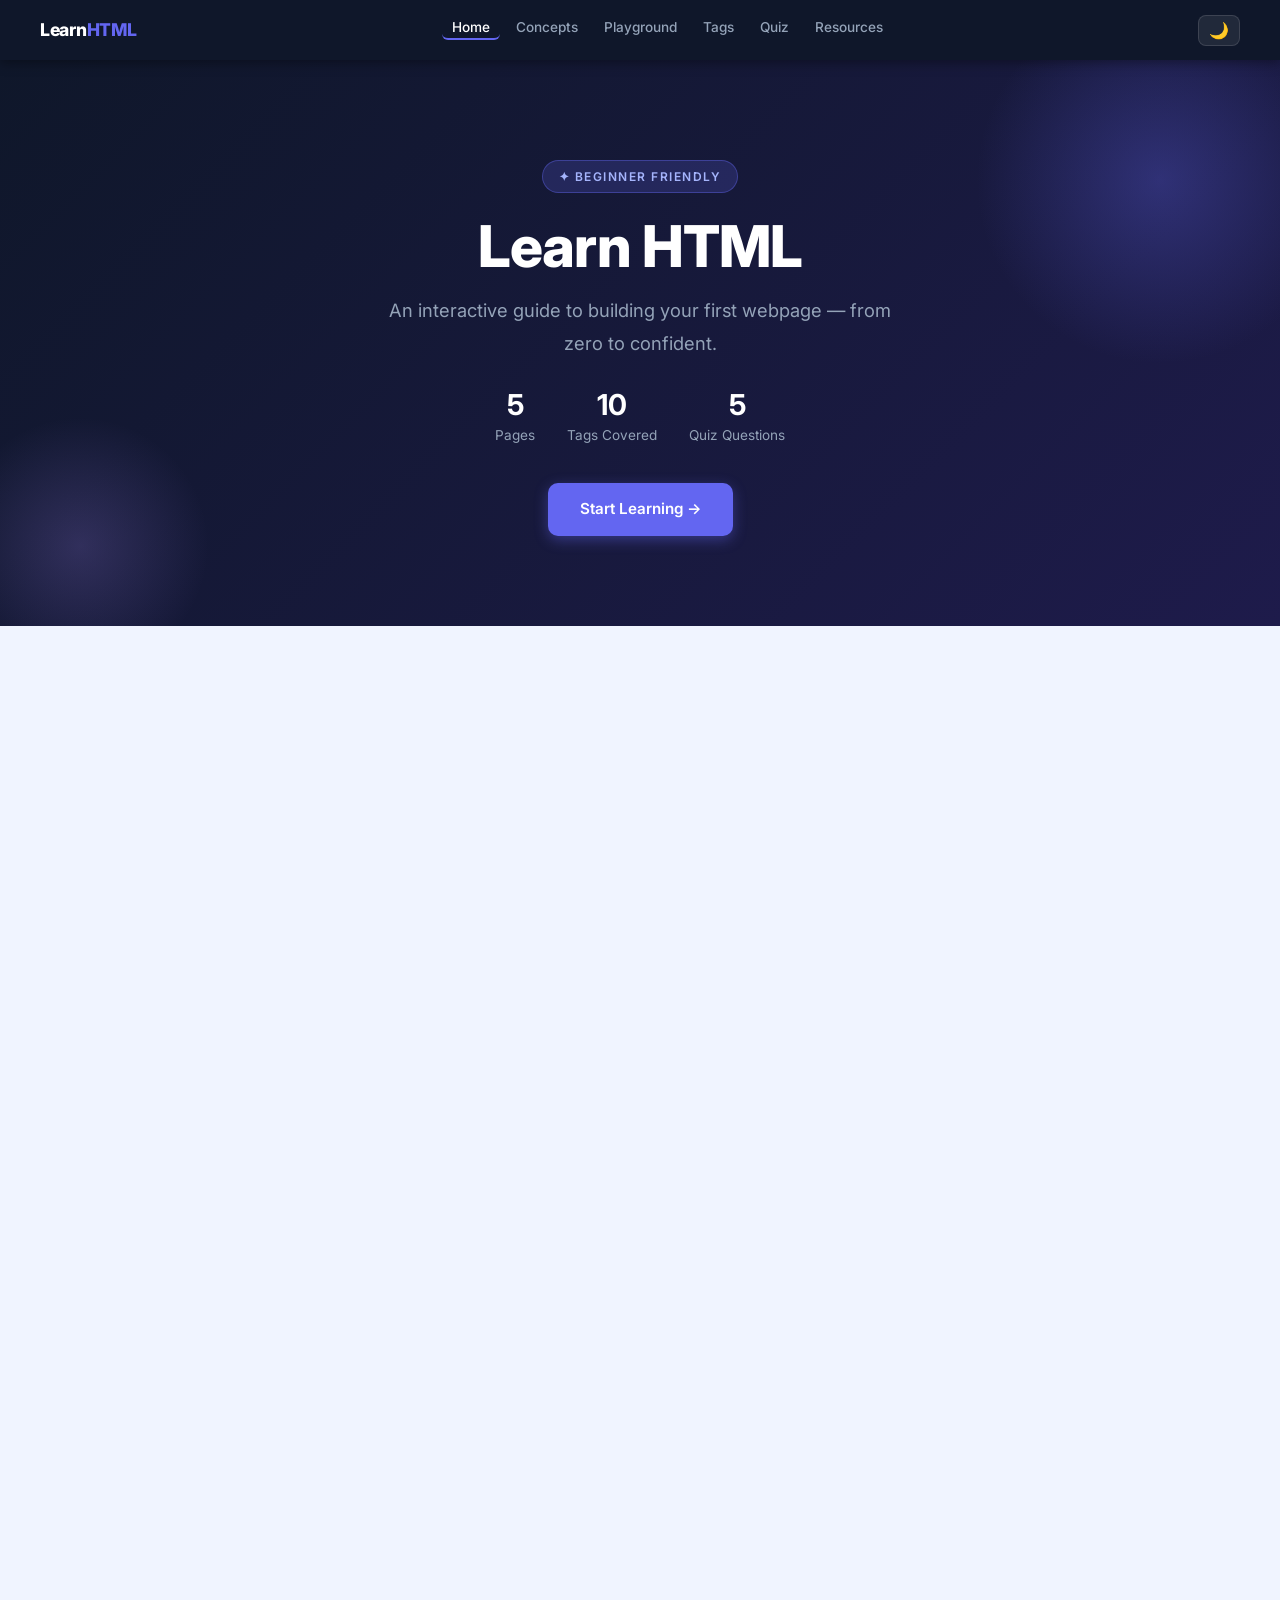
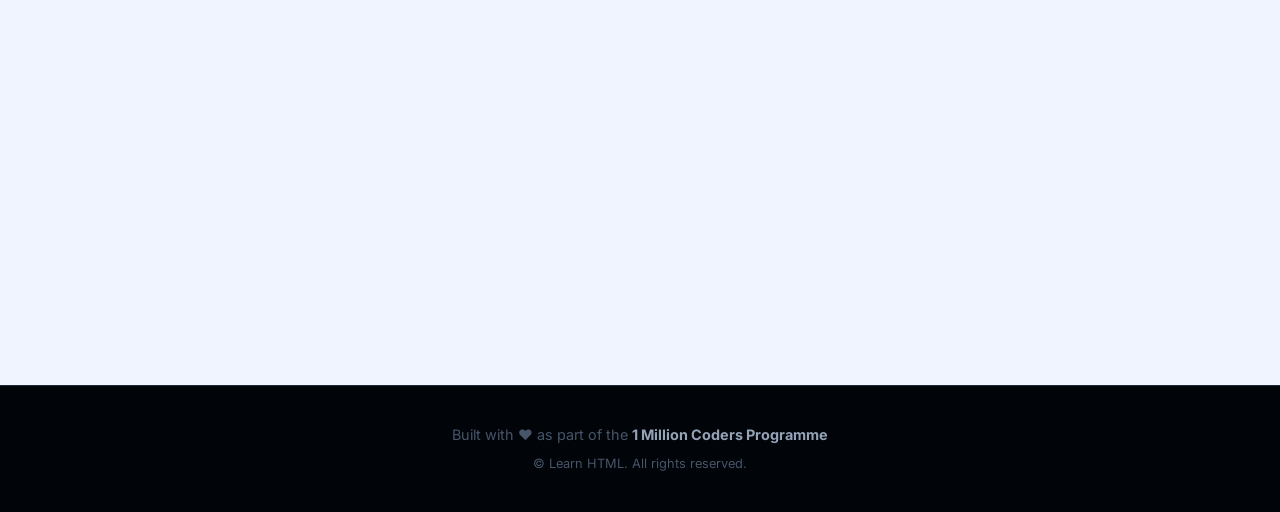
==== index.html @ 0a9b5814 "feat: split into multi-page website (index, concepts, playground, tags, quiz, resources)" ====
﻿<!DOCTYPE html>
<html lang="en">
<head>
    <meta charset="UTF-8" />
    <meta name="viewport" content="width=device-width, initial-scale=1.0" />
    <meta name="description" content="Learn HTML interactively — a beginner-friendly guide covering core concepts, a live playground, tag reference, quiz, and resources." />
    <title>Learn HTML — Home</title>
    <link rel="stylesheet" href="style.css" />
</head>
<body>

    <nav>
        <a href="index.html" class="nav-brand">Learn<span>HTML</span></a>
        <ul>
            <li><a href="index.html" class="active">Home</a></li>
            <li><a href="concepts.html">Concepts</a></li>
            <li><a href="playground.html">Playground</a></li>
            <li><a href="tags.html">Tags</a></li>
            <li><a href="quiz.html">Quiz</a></li>
            <li><a href="resources.html">Resources</a></li>
        </ul>
        <button id="darkToggle" aria-label="Toggle dark mode">🌙</button>
    </nav>
    <div id="progressBar"></div>

    <header>
        <div class="badge">✦ Beginner Friendly</div>
        <h1>Learn HTML</h1>
        <p>An interactive guide to building your first webpage — from zero to confident.</p>
        <div class="header-stats">
            <div class="stat"><span>5</span> Pages</div>
            <div class="stat"><span>10</span> Tags Covered</div>
            <div class="stat"><span>5</span> Quiz Questions</div>
        </div>
        <a href="concepts.html" class="hero-btn">Start Learning →</a>
    </header>

    <main>

        <!-- What is HTML -->
        <section id="about" class="fade-in">
            <h2>What is HTML?</h2>
            <p>
                <strong>HTML</strong> stands for <em>HyperText Markup Language</em>.
                It is the standard language used to create and structure content on the web.
                Every website you visit is built on HTML.
            </p>
            <img src="images/1.jpg" alt="HTML illustration" />

            <h3>How does a browser read HTML?</h3>
            <div class="accordion">
                <div class="accordion-item">
                    <button class="accordion-btn">1. Downloads the HTML file</button>
                    <div class="accordion-body">
                        <p>When you visit a URL, the browser sends a request to a server and receives an HTML file in return.</p>
                    </div>
                </div>
                <div class="accordion-item">
                    <button class="accordion-btn">2. Parses the tags</button>
                    <div class="accordion-body">
                        <p>The browser reads through the HTML top to bottom, recognising opening and closing tags and building a tree structure called the <strong>DOM</strong> (Document Object Model).</p>
                    </div>
                </div>
                <div class="accordion-item">
                    <button class="accordion-btn">3. Renders the page</button>
                    <div class="accordion-body">
                        <p>Using the DOM tree, the browser calculates layout and paints pixels on your screen — producing the visual page you see.</p>
                    </div>
                </div>
            </div>
        </section>

        <!-- Site Navigation Cards -->
        <section class="fade-in">
            <h2>Explore the Guide</h2>
            <p>Each section is its own dedicated page — pick where you want to start.</p>
            <div class="nav-cards">
                <a href="concepts.html" class="nav-card">
                    <div class="nc-icon">📖</div>
                    <strong>Concepts</strong>
                    <p>Elements, attributes, page structure, and headings — explained with interactive tabs and code examples.</p>
                    <span class="nc-link">Explore →</span>
                </a>
                <a href="playground.html" class="nav-card">
                    <div class="nc-icon">🧪</div>
                    <strong>Playground</strong>
                    <p>Type HTML and see it render live in a split-pane editor. No setup required.</p>
                    <span class="nc-link">Try it →</span>
                </a>
                <a href="tags.html" class="nav-card">
                    <div class="nc-icon">🏷️</div>
                    <strong>Tags Reference</strong>
                    <p>A searchable table of the most commonly used HTML tags with examples.</p>
                    <span class="nc-link">Browse →</span>
                </a>
                <a href="quiz.html" class="nav-card">
                    <div class="nc-icon">🧠</div>
                    <strong>Quiz</strong>
                    <p>Test what you have learned with 5 interactive questions and instant scoring.</p>
                    <span class="nc-link">Take Quiz →</span>
                </a>
                <a href="resources.html" class="nav-card">
                    <div class="nc-icon">🔗</div>
                    <strong>Resources</strong>
                    <p>Hand-picked links to the best HTML learning resources on the web.</p>
                    <span class="nc-link">View →</span>
                </a>
            </div>
        </section>

        <!-- Why Learn HTML -->
        <section class="fade-in">
            <h2>Why Learn HTML?</h2>
            <div class="two-col">
                <div>
                    <h3>Benefits</h3>
                    <ul>
                        <li>It is the foundation of every website on the internet.</li>
                        <li>Easy to learn — you can write your first page in minutes.</li>
                        <li>Works alongside CSS (styling) and JavaScript (behaviour).</li>
                        <li>Opens the door to a career in web development.</li>
                    </ul>
                </div>
                <div>
                    <h3>Steps to Get Started</h3>
                    <ol>
                        <li>Learn the basic HTML document structure.</li>
                        <li>Understand common tags and their purpose.</li>
                        <li>Build your first webpage.</li>
                        <li>Style it with CSS.</li>
                        <li>Add interactivity with JavaScript.</li>
                    </ol>
                </div>
            </div>
        </section>

    </main>

    <button id="backToTop" aria-label="Back to top">↑</button>

    <footer>
        <p>Built with ❤️ as part of the <strong>1 Million Coders Programme</strong></p>
        <p class="footer-sub">&copy; <span id="footerYear"></span> Learn HTML. All rights reserved.</p>
    </footer>

    <script src="style.js"></script>
</body>
</html>
---- style.css ----
﻿/* == Google Fonts == */
@import url('https://fonts.googleapis.com/css2?family=Inter:wght@400;500;600;700;800&family=Fira+Code:wght@400;500&display=swap');

/* == CSS Variables (Light Mode) == */
:root {
    --color-bg: #f0f4ff;
    --color-surface: #ffffff;
    --color-primary: #0f172a;
    --color-secondary: #1e293b;
    --color-accent: #6366f1;
    --color-accent-hover: #4f46e5;
    --color-accent-light: rgba(99,102,241,0.1);
    --color-text: #1e293b;
    --color-muted: #64748b;
    --color-border: #e2e8f0;
    --color-code-bg: #f1f5f9;
    --radius: 14px;
    --shadow-sm: 0 1px 4px rgba(0,0,0,0.06);
    --shadow-md: 0 4px 20px rgba(0,0,0,0.07);
    --shadow-lg: 0 12px 40px rgba(0,0,0,0.1);
    --transition: 0.22s ease;
    --nav-bg: #0f172a;
    --header-gradient: linear-gradient(135deg, #0f172a 0%, #1e1b4b 100%);
}

/* == Dark Mode == */
body.dark {
    --color-bg: #0d1117;
    --color-surface: #161b22;
    --color-primary: #e2e8f0;
    --color-secondary: #94a3b8;
    --color-text: #e2e8f0;
    --color-muted: #94a3b8;
    --color-border: #30363d;
    --color-code-bg: #1e2530;
    --shadow-md: 0 4px 20px rgba(0,0,0,0.4);
    --nav-bg: #010409;
    --header-gradient: linear-gradient(135deg, #010409 0%, #0d0f2b 100%);
}

/* == Reset & Base == */
*, *::before, *::after { margin: 0; padding: 0; box-sizing: border-box; }
html { scroll-behavior: smooth; }
body {
    font-family: 'Inter', 'Segoe UI', sans-serif;
    background-color: var(--color-bg);
    color: var(--color-text);
    line-height: 1.75;
    font-size: 16px;
    transition: background-color 0.3s ease, color 0.3s ease;
}

/* == Progress Bar == */
#progressBar {
    position: fixed;
    top: 60px; left: 0;
    height: 3px; width: 0%;
    background: linear-gradient(90deg, var(--color-accent), #a78bfa);
    z-index: 200;
    transition: width 0.1s linear;
}

/* == Navigation == */
nav {
    background-color: var(--nav-bg);
    padding: 0 40px;
    display: flex;
    align-items: center;
    justify-content: space-between;
    height: 60px;
    position: sticky;
    top: 0;
    z-index: 100;
    box-shadow: 0 2px 12px rgba(0,0,0,0.4);
}
.nav-brand { color: #fff; font-size: 1.1rem; font-weight: 800; text-decoration: none; letter-spacing: -0.3px; }
.nav-brand span { color: var(--color-accent); }
nav ul { list-style: none; display: flex; gap: 6px; padding: 0; }
nav ul li a {
    color: #94a3b8;
    font-size: 0.85rem; font-weight: 500;
    text-decoration: none;
    padding: 5px 10px;
    border-radius: 6px;
    transition: color var(--transition), background var(--transition);
}
nav ul li a:hover { color: #fff; background-color: rgba(255,255,255,0.08); text-decoration: none; }
nav ul li a.active { color: #fff; border-bottom: 2px solid var(--color-accent); padding-bottom: 3px; }
#darkToggle {
    background: rgba(255,255,255,0.08);
    border: 1px solid rgba(255,255,255,0.12);
    color: #fff; border-radius: 8px;
    padding: 5px 10px; cursor: pointer; font-size: 1rem;
    transition: background var(--transition);
}
#darkToggle:hover { background: rgba(255,255,255,0.15); }

/* == Header == */
header {
    background: var(--header-gradient);
    color: #fff;
    padding: 100px 40px 90px;
    text-align: center;
    position: relative;
    overflow: hidden;
}
header::before {
    content: ''; position: absolute; top: -80px; right: -80px;
    width: 400px; height: 400px;
    background: radial-gradient(circle, rgba(99,102,241,0.3) 0%, transparent 65%);
    pointer-events: none;
}
header::after {
    content: ''; position: absolute; bottom: -60px; left: -60px;
    width: 280px; height: 280px;
    background: radial-gradient(circle, rgba(167,139,250,0.2) 0%, transparent 65%);
    pointer-events: none;
}
header .badge {
    display: inline-block;
    background: rgba(99,102,241,0.2); color: #a5b4fc;
    border: 1px solid rgba(99,102,241,0.4);
    padding: 5px 16px; border-radius: 999px;
    font-size: 0.75rem; font-weight: 600; letter-spacing: 1.5px;
    text-transform: uppercase; margin-bottom: 22px;
}
header h1 { font-size: 3.6rem; font-weight: 800; letter-spacing: -1px; line-height: 1.1; margin-bottom: 16px; }
header > p { font-size: 1.15rem; color: #94a3b8; max-width: 520px; margin: 0 auto 32px; }
.header-stats { display: flex; justify-content: center; gap: 32px; margin-bottom: 36px; }
.stat { color: #94a3b8; font-size: 0.85rem; }
.stat span { display: block; font-size: 1.8rem; font-weight: 700; color: #fff; line-height: 1; margin-bottom: 4px; }
.hero-btn {
    display: inline-block;
    background: var(--color-accent); color: #fff;
    padding: 13px 32px; border-radius: 10px;
    font-weight: 600; font-size: 0.95rem;
    text-decoration: none;
    transition: background var(--transition), transform var(--transition);
    box-shadow: 0 4px 14px rgba(99,102,241,0.4);
}
.hero-btn:hover { background: var(--color-accent-hover); transform: translateY(-2px); text-decoration: none; color: #fff; }

/* == Main == */
main { max-width: 960px; margin: 50px auto 60px; padding: 0 24px; display: flex; flex-direction: column; gap: 28px; }

/* == Sections == */
section {
    background-color: var(--color-surface);
    border-radius: var(--radius);
    padding: 38px;
    box-shadow: var(--shadow-md);
    border: 1px solid var(--color-border);
    transition: box-shadow var(--transition);
}
section:hover { box-shadow: var(--shadow-lg); }
section h2 {
    font-size: 1.5rem; font-weight: 700;
    color: var(--color-text);
    margin-bottom: 16px;
    display: flex; align-items: center; gap: 12px;
}
section h2::before {
    content: ''; display: inline-block;
    width: 4px; height: 24px;
    background: linear-gradient(180deg, var(--color-accent), #a78bfa);
    border-radius: 4px; flex-shrink: 0;
}
section h3 { font-size: 0.8rem; font-weight: 700; color: var(--color-muted); margin: 24px 0 10px; text-transform: uppercase; letter-spacing: 1px; }
section p { color: var(--color-muted); margin-bottom: 12px; }

/* == Image == */
img { display: block; max-width: 100%; border-radius: 12px; margin-top: 20px; box-shadow: var(--shadow-md); border: 1px solid var(--color-border); }

/* == Lists == */
ul, ol { padding-left: 22px; color: var(--color-muted); }
ul li, ol li { margin-bottom: 8px; }

/* == Code == */
code {
    background-color: var(--color-code-bg); color: var(--color-accent);
    padding: 2px 8px; border-radius: 5px;
    font-size: 0.875em; font-family: 'Fira Code', 'Courier New', monospace;
    border: 1px solid var(--color-border); font-weight: 500;
    cursor: pointer; transition: background var(--transition);
}
code:hover { background-color: var(--color-accent-light); }

/* == Accordion == */
.accordion { display: flex; flex-direction: column; gap: 8px; margin-top: 16px; }
.accordion-btn {
    width: 100%; text-align: left;
    padding: 14px 18px;
    background: var(--color-bg); border: 1px solid var(--color-border); border-radius: 8px;
    font-family: inherit; font-size: 0.95rem; font-weight: 600; color: var(--color-text);
    cursor: pointer; display: flex; justify-content: space-between; align-items: center;
    transition: background var(--transition), border-color var(--transition);
}
.accordion-btn::after { content: '+'; font-size: 1.2rem; color: var(--color-accent); }
.accordion-btn.open::after { content: '-'; }
.accordion-btn:hover, .accordion-btn.open { background: var(--color-accent-light); border-color: var(--color-accent); }
.accordion-body {
    display: none; padding: 14px 18px;
    background: var(--color-bg); border: 1px solid var(--color-border); border-top: none;
    border-radius: 0 0 8px 8px; color: var(--color-muted); font-size: 0.95rem;
}
.accordion-body.open { display: block; }

/* == Tabs == */
.tab-buttons {
    display: flex; gap: 4px; flex-wrap: wrap; margin-bottom: 20px;
    border-bottom: 2px solid var(--color-border);
}
.tab-btn {
    background: none; border: none;
    padding: 9px 18px; font-family: inherit; font-size: 0.9rem; font-weight: 600;
    color: var(--color-muted); cursor: pointer;
    border-bottom: 2px solid transparent; margin-bottom: -2px;
    border-radius: 6px 6px 0 0;
    transition: color var(--transition), border-color var(--transition);
}
.tab-btn:hover { color: var(--color-text); }
.tab-btn.active { color: var(--color-accent); border-bottom-color: var(--color-accent); }
.tab-content { display: none; }
.tab-content.active { display: block; }

/* == Code Block == */
.code-block {
    background: #0f172a; color: #e2e8f0;
    padding: 18px 22px; border-radius: 10px;
    font-family: 'Fira Code', monospace; font-size: 0.88rem; line-height: 1.8;
    margin: 12px 0; overflow-x: auto;
    border: 1px solid rgba(255,255,255,0.06);
}
.cb-tag { color: #93c5fd; }
.cb-attr { color: #6ee7b7; }
.cb-val { color: #fca5a5; }

/* == Heading Demo == */
.heading-demo { display: flex; flex-direction: column; gap: 8px; margin-top: 14px; }
.h-demo {
    padding: 10px 16px; border: 1px solid var(--color-border); border-radius: 8px;
    font-weight: 700; color: var(--color-text); cursor: pointer;
    transition: background var(--transition), border-color var(--transition);
}
.h-demo:hover { background: var(--color-accent-light); border-color: var(--color-accent); }

/* == Playground == */
.playground { display: grid; grid-template-columns: 1fr 1fr; gap: 16px; margin-top: 16px; }
.playground-pane { display: flex; flex-direction: column; border: 1px solid var(--color-border); border-radius: 10px; overflow: hidden; }
.pane-label { background: var(--color-bg); border-bottom: 1px solid var(--color-border); padding: 8px 14px; font-size: 0.8rem; font-weight: 600; color: var(--color-muted); }
#htmlEditor { flex: 1; min-height: 220px; padding: 16px; font-family: 'Fira Code', monospace; font-size: 0.85rem; border: none; resize: vertical; background: #0f172a; color: #e2e8f0; outline: none; line-height: 1.7; }
#htmlPreview { flex: 1; min-height: 220px; border: none; background: #fff; }
.playground-actions { display: flex; gap: 10px; margin-top: 12px; }
.playground-actions button {
    padding: 8px 20px; border-radius: 8px; border: 1px solid var(--color-border);
    font-family: inherit; font-size: 0.85rem; font-weight: 600; cursor: pointer;
    background: var(--color-surface); color: var(--color-text);
    transition: background var(--transition), color var(--transition);
}
.playground-actions button:hover { background: var(--color-accent); color: #fff; border-color: var(--color-accent); }

/* == Table == */
table { width: 100%; border-collapse: collapse; margin-top: 6px; font-size: 0.92rem; border-radius: 10px; overflow: hidden; box-shadow: var(--shadow-sm); }
thead { background: linear-gradient(135deg, #0f172a, #1e293b); color: #fff; }
thead th { padding: 14px 18px; text-align: left; font-size: 0.75rem; font-weight: 700; letter-spacing: 1px; text-transform: uppercase; }
tbody tr { border-bottom: 1px solid var(--color-border); transition: background var(--transition); }
tbody tr:last-child { border-bottom: none; }
tbody tr:nth-child(even) { background-color: var(--color-bg); }
tbody tr:hover { background-color: var(--color-accent-light); }
tbody td { padding: 13px 18px; color: var(--color-text); }

/* == Table Filter == */
#tableFilter {
    display: block; width: 100%; padding: 11px 16px; margin-bottom: 14px;
    border: 1px solid var(--color-border); border-radius: 10px;
    font-family: inherit; font-size: 0.9rem; color: var(--color-text);
    background: var(--color-bg); outline: none;
    transition: border-color var(--transition), box-shadow var(--transition);
}
#tableFilter:focus { border-color: var(--color-accent); box-shadow: 0 0 0 3px rgba(99,102,241,0.15); }

/* == Quiz == */
.quiz-question { margin-bottom: 24px; padding: 22px; border: 1px solid var(--color-border); border-radius: 10px; background: var(--color-bg); }
.quiz-question p { font-weight: 600; color: var(--color-text); margin-bottom: 14px; font-size: 0.97rem; }
.quiz-options { display: flex; flex-direction: column; gap: 8px; }
.quiz-option {
    display: flex; align-items: center; gap: 10px;
    padding: 11px 16px; border: 1px solid var(--color-border); border-radius: 8px;
    cursor: pointer; font-size: 0.9rem; color: var(--color-text); background: var(--color-surface);
    transition: background var(--transition), border-color var(--transition);
    user-select: none;
}
.quiz-option:hover { background: var(--color-accent-light); border-color: var(--color-accent); }
.quiz-option.correct { background: #dcfce7; border-color: #16a34a; color: #15803d; }
.quiz-option.wrong { background: #fee2e2; border-color: #dc2626; color: #b91c1c; }
#quizContainer button[type="submit"] {
    margin-top: 8px; padding: 12px 28px;
    background: var(--color-accent); color: #fff;
    border: none; border-radius: 10px;
    font-family: inherit; font-size: 0.95rem; font-weight: 600; cursor: pointer;
    transition: background var(--transition), transform var(--transition);
}
#quizContainer button[type="submit"]:hover { background: var(--color-accent-hover); transform: translateY(-1px); }
.quiz-result { text-align: center; padding: 30px; border-radius: 12px; border: 1px solid var(--color-border); background: var(--color-bg); }
.quiz-result.hidden { display: none; }
#quizScore { font-size: 1.3rem; font-weight: 700; color: var(--color-text); margin-bottom: 16px; }
#retakeQuiz { padding: 10px 24px; background: var(--color-accent); color: #fff; border: none; border-radius: 8px; font-family: inherit; font-size: 0.9rem; font-weight: 600; cursor: pointer; transition: background var(--transition); }
#retakeQuiz:hover { background: var(--color-accent-hover); }

/* == Resource Cards == */
.resource-cards { display: grid; grid-template-columns: 1fr 1fr; gap: 14px; margin-top: 16px; }
.resource-card {
    display: flex; align-items: flex-start; gap: 14px;
    padding: 18px; border: 1px solid var(--color-border); border-radius: 10px;
    background: var(--color-bg); text-decoration: none; color: var(--color-text);
    transition: box-shadow var(--transition), border-color var(--transition), transform var(--transition);
}
.resource-card:hover { box-shadow: var(--shadow-md); border-color: var(--color-accent); transform: translateY(-2px); text-decoration: none; color: var(--color-text); }
.rc-icon { font-size: 1.8rem; flex-shrink: 0; }
.resource-card strong { display: block; font-size: 0.95rem; margin-bottom: 4px; color: var(--color-text); }
.resource-card p { font-size: 0.82rem; color: var(--color-muted); margin: 0; line-height: 1.5; }

/* == Links == */
a { color: var(--color-accent); text-decoration: none; font-weight: 500; transition: color var(--transition); }
a:hover { color: var(--color-accent-hover); text-decoration: underline; }

/* == Back to Top == */
#backToTop {
    position: fixed; bottom: 30px; right: 30px;
    width: 44px; height: 44px;
    background: var(--color-accent); color: #fff;
    border: none; border-radius: 50%; font-size: 1.1rem; cursor: pointer;
    box-shadow: 0 4px 14px rgba(99,102,241,0.4);
    transition: opacity var(--transition), transform var(--transition), background var(--transition);
    opacity: 0; pointer-events: none; z-index: 99;
}
#backToTop.show { opacity: 1; pointer-events: auto; }
#backToTop:hover { background: var(--color-accent-hover); transform: translateY(-3px); }

/* == Footer == */
footer { text-align: center; padding: 36px 24px; background-color: #010409; color: #475569; font-size: 0.9rem; margin-top: 20px; border-top: 1px solid #1e293b; }
footer strong { color: #94a3b8; }
.footer-sub { margin-top: 6px; font-size: 0.8rem; }

/* == Fade-in == */
.fade-in { opacity: 0; transform: translateY(24px); transition: opacity 0.55s ease, transform 0.55s ease; }
.fade-in.visible { opacity: 1; transform: translateY(0); }

/* == Responsive == */
@media (max-width: 700px) {
    nav { padding: 0 16px; }
    nav ul { display: none; }
    header { padding: 60px 20px 50px; }
    header h1 { font-size: 2.2rem; }
    .header-stats { gap: 20px; }
    main { padding: 0 16px; }
    section { padding: 24px; }
    .playground { grid-template-columns: 1fr; }
    .resource-cards { grid-template-columns: 1fr; }
    table { font-size: 0.78rem; }
    thead th, tbody td { padding: 9px 10px; }
}

/* == Page Header (inner pages) == */
.page-header {
    background: var(--header-gradient);
    padding: 60px 40px;
    color: #fff;
}
.ph-inner {
    max-width: 960px;
    margin: 0 auto;
}
.page-header h1 {
    font-size: 2.4rem;
    font-weight: 800;
    margin-bottom: 10px;
    color: #fff;
}
.page-header .ph-inner > p {
    color: #94a3b8;
    font-size: 1rem;
    margin: 0;
}
.breadcrumb {
    font-size: 0.82rem;
    color: #64748b;
    margin-bottom: 14px;
}
.breadcrumb a { color: #94a3b8; text-decoration: none; }
.breadcrumb a:hover { color: #fff; }

/* == Nav Cards (home page) == */
.nav-cards {
    display: grid;
    grid-template-columns: repeat(auto-fill, minmax(260px, 1fr));
    gap: 16px;
    margin-top: 20px;
}
.nav-cards-compact {
    grid-template-columns: repeat(auto-fill, minmax(200px, 1fr));
}
.nav-card {
    display: flex;
    flex-direction: column;
    gap: 8px;
    padding: 22px;
    border: 1px solid var(--color-border);
    border-radius: var(--radius);
    background: var(--color-bg);
    text-decoration: none;
    color: var(--color-text);
    transition: box-shadow var(--transition), border-color var(--transition), transform var(--transition);
}
.nav-card:hover {
    box-shadow: var(--shadow-lg);
    border-color: var(--color-accent);
    transform: translateY(-3px);
    text-decoration: none;
}
.nc-icon { font-size: 2rem; }
.nav-card strong { font-size: 1rem; color: var(--color-text); }
.nav-card p { font-size: 0.85rem; color: var(--color-muted); margin: 0; line-height: 1.5; }
.nc-link { font-size: 0.85rem; font-weight: 600; color: var(--color-accent); margin-top: auto; }

/* == Info Grid == */
.info-grid {
    display: grid;
    grid-template-columns: 1fr 1fr;
    gap: 12px;
    margin-top: 14px;
}
.info-card {
    padding: 16px;
    border: 1px solid var(--color-border);
    border-radius: 10px;
    background: var(--color-bg);
}
.info-card strong {
    display: block;
    margin-bottom: 6px;
    color: var(--color-text);
}
.info-card p { font-size: 0.88rem; color: var(--color-muted); margin: 0; }

/* == Two Column == */
.two-col {
    display: grid;
    grid-template-columns: 1fr 1fr;
    gap: 24px;
    margin-top: 16px;
}

/* == Page Nav (prev / next) == */
.page-nav {
    display: flex;
    justify-content: space-between;
    margin-top: 20px;
    margin-bottom: 20px;
    gap: 12px;
}
.page-nav-btn {
    padding: 11px 22px;
    border-radius: 10px;
    border: 1px solid var(--color-border);
    font-family: inherit;
    font-size: 0.9rem;
    font-weight: 600;
    color: var(--color-text);
    background: var(--color-surface);
    text-decoration: none;
    transition: background var(--transition), border-color var(--transition), color var(--transition);
}
.page-nav-btn:hover {
    background: var(--color-accent);
    color: #fff;
    border-color: var(--color-accent);
    text-decoration: none;
}

/* == Playground Full Width == */
.playground-full { grid-template-columns: 1fr 1fr; }
.playground-actions {
    display: flex;
    gap: 10px;
    margin-top: 12px;
}
.playground-actions button {
    padding: 9px 18px;
    border-radius: 8px;
    border: 1px solid var(--color-border);
    background: var(--color-surface);
    color: var(--color-text);
    font-family: inherit;
    font-size: 0.88rem;
    font-weight: 600;
    cursor: pointer;
    transition: background var(--transition), border-color var(--transition), color var(--transition);
}
.playground-actions button:hover {
    background: var(--color-accent);
    color: #fff;
    border-color: var(--color-accent);
}

/* == Challenge Cards == */
.challenge-cards {
    display: grid;
    grid-template-columns: repeat(auto-fill, minmax(240px, 1fr));
    gap: 14px;
    margin-top: 16px;
}
.challenge-card {
    text-align: left;
    padding: 18px;
    border: 1px solid var(--color-border);
    border-radius: var(--radius);
    background: var(--color-bg);
    cursor: pointer;
    font-family: inherit;
    color: var(--color-text);
    transition: box-shadow var(--transition), border-color var(--transition), transform var(--transition);
}
.challenge-card:hover {
    box-shadow: var(--shadow-lg);
    border-color: var(--color-accent);
    transform: translateY(-2px);
}
.challenge-card strong { display: block; margin-bottom: 6px; color: var(--color-text); }
.challenge-card p { font-size: 0.84rem; color: var(--color-muted); margin: 0; }

/* == Resource Card == */
.resource-card {
    display: flex;
    align-items: flex-start;
    gap: 16px;
    padding: 20px;
    border: 1px solid var(--color-border);
    border-radius: var(--radius);
    background: var(--color-bg);
    text-decoration: none;
    color: var(--color-text);
    transition: box-shadow var(--transition), border-color var(--transition), transform var(--transition);
}
.resource-card:hover {
    box-shadow: var(--shadow-lg);
    border-color: var(--color-accent);
    transform: translateY(-2px);
    text-decoration: none;
}
.resource-card .rc-icon { font-size: 2rem; flex-shrink: 0; }
.resource-card strong { display: block; font-size: 1rem; margin-bottom: 4px; color: var(--color-text); }
.resource-card p { font-size: 0.85rem; color: var(--color-muted); margin: 0; line-height: 1.55; }

/* == Quiz Result Actions == */
.quiz-result-actions {
    display: flex;
    gap: 12px;
    align-items: center;
    justify-content: center;
    margin-top: 16px;
    flex-wrap: wrap;
}

/* == Responsive additions == */
@media (max-width: 700px) {
    .info-grid, .two-col { grid-template-columns: 1fr; }
    .nav-cards, .challenge-cards { grid-template-columns: 1fr; }
    .page-header { padding: 40px 20px; }
    .page-header h1 { font-size: 1.8rem; }
    .playground-full { grid-template-columns: 1fr; }
    .page-nav { flex-direction: column; }
    .page-nav-btn { text-align: center; }
}
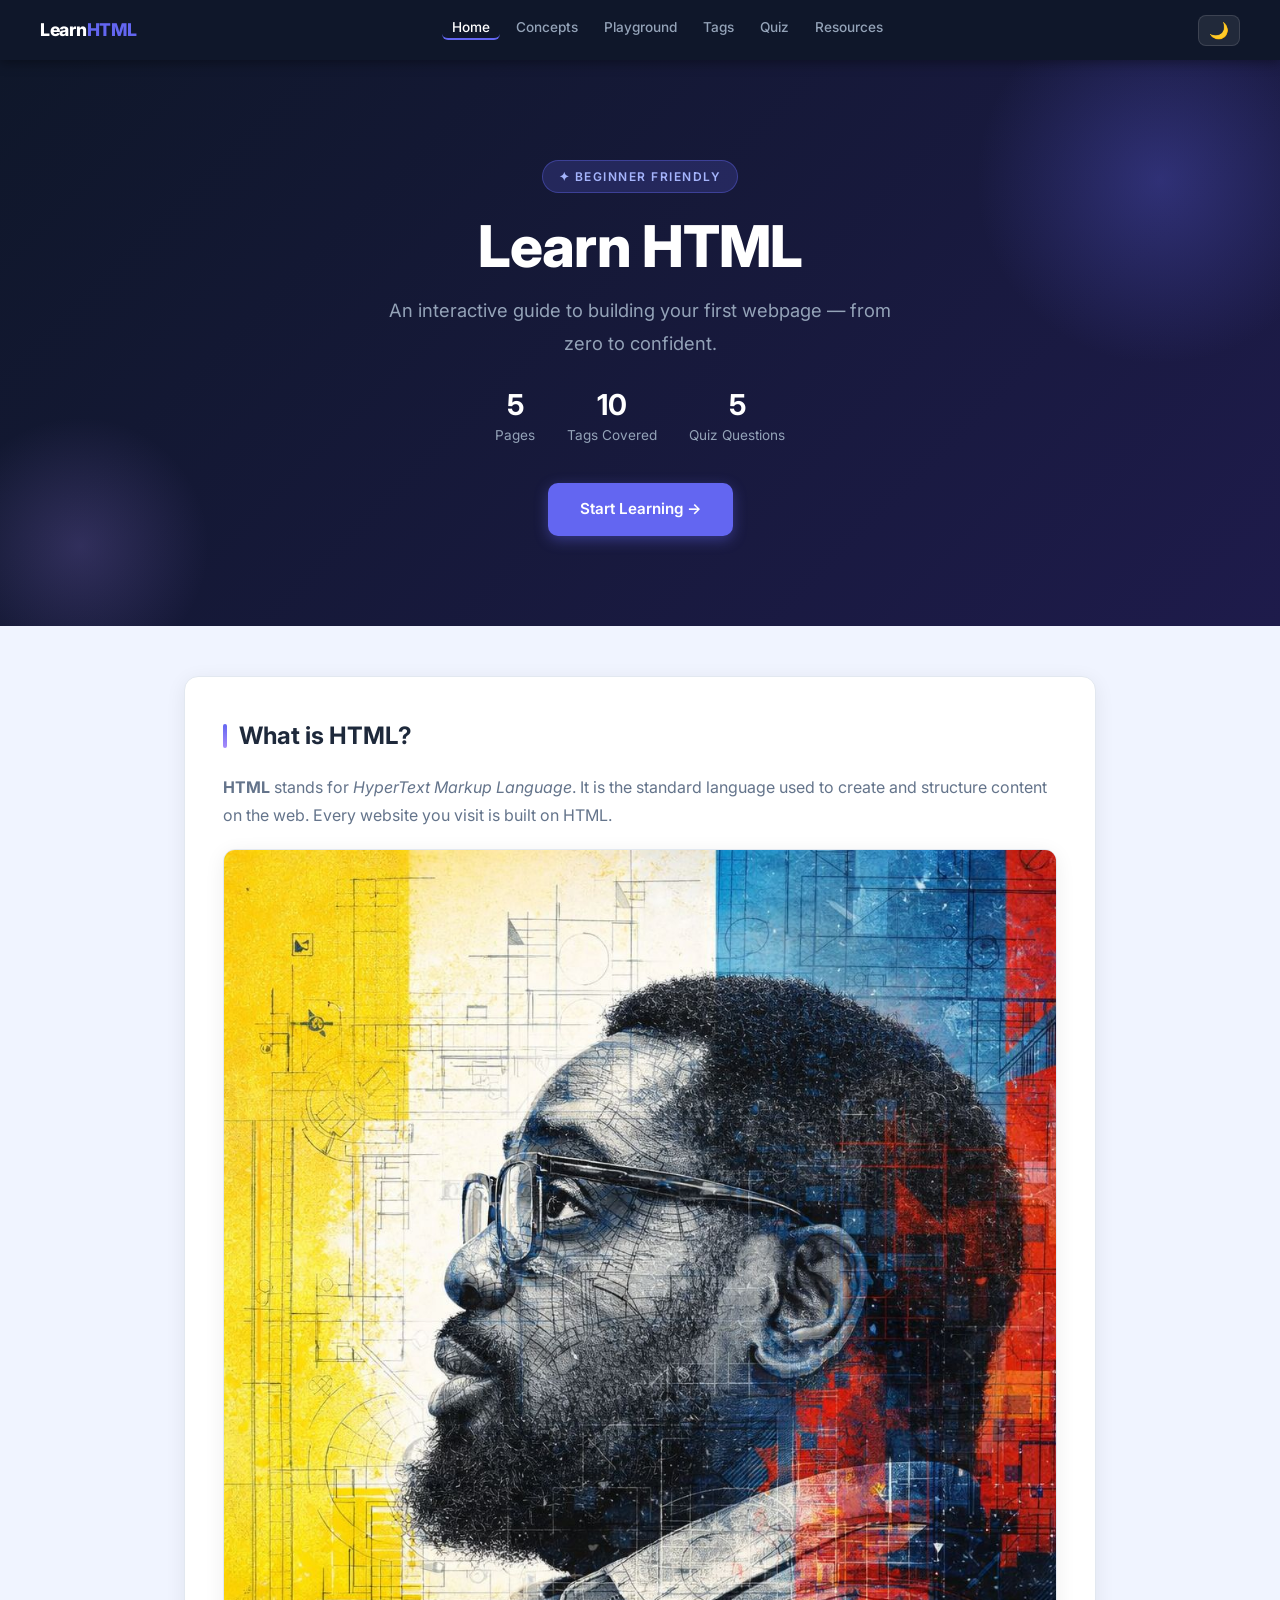
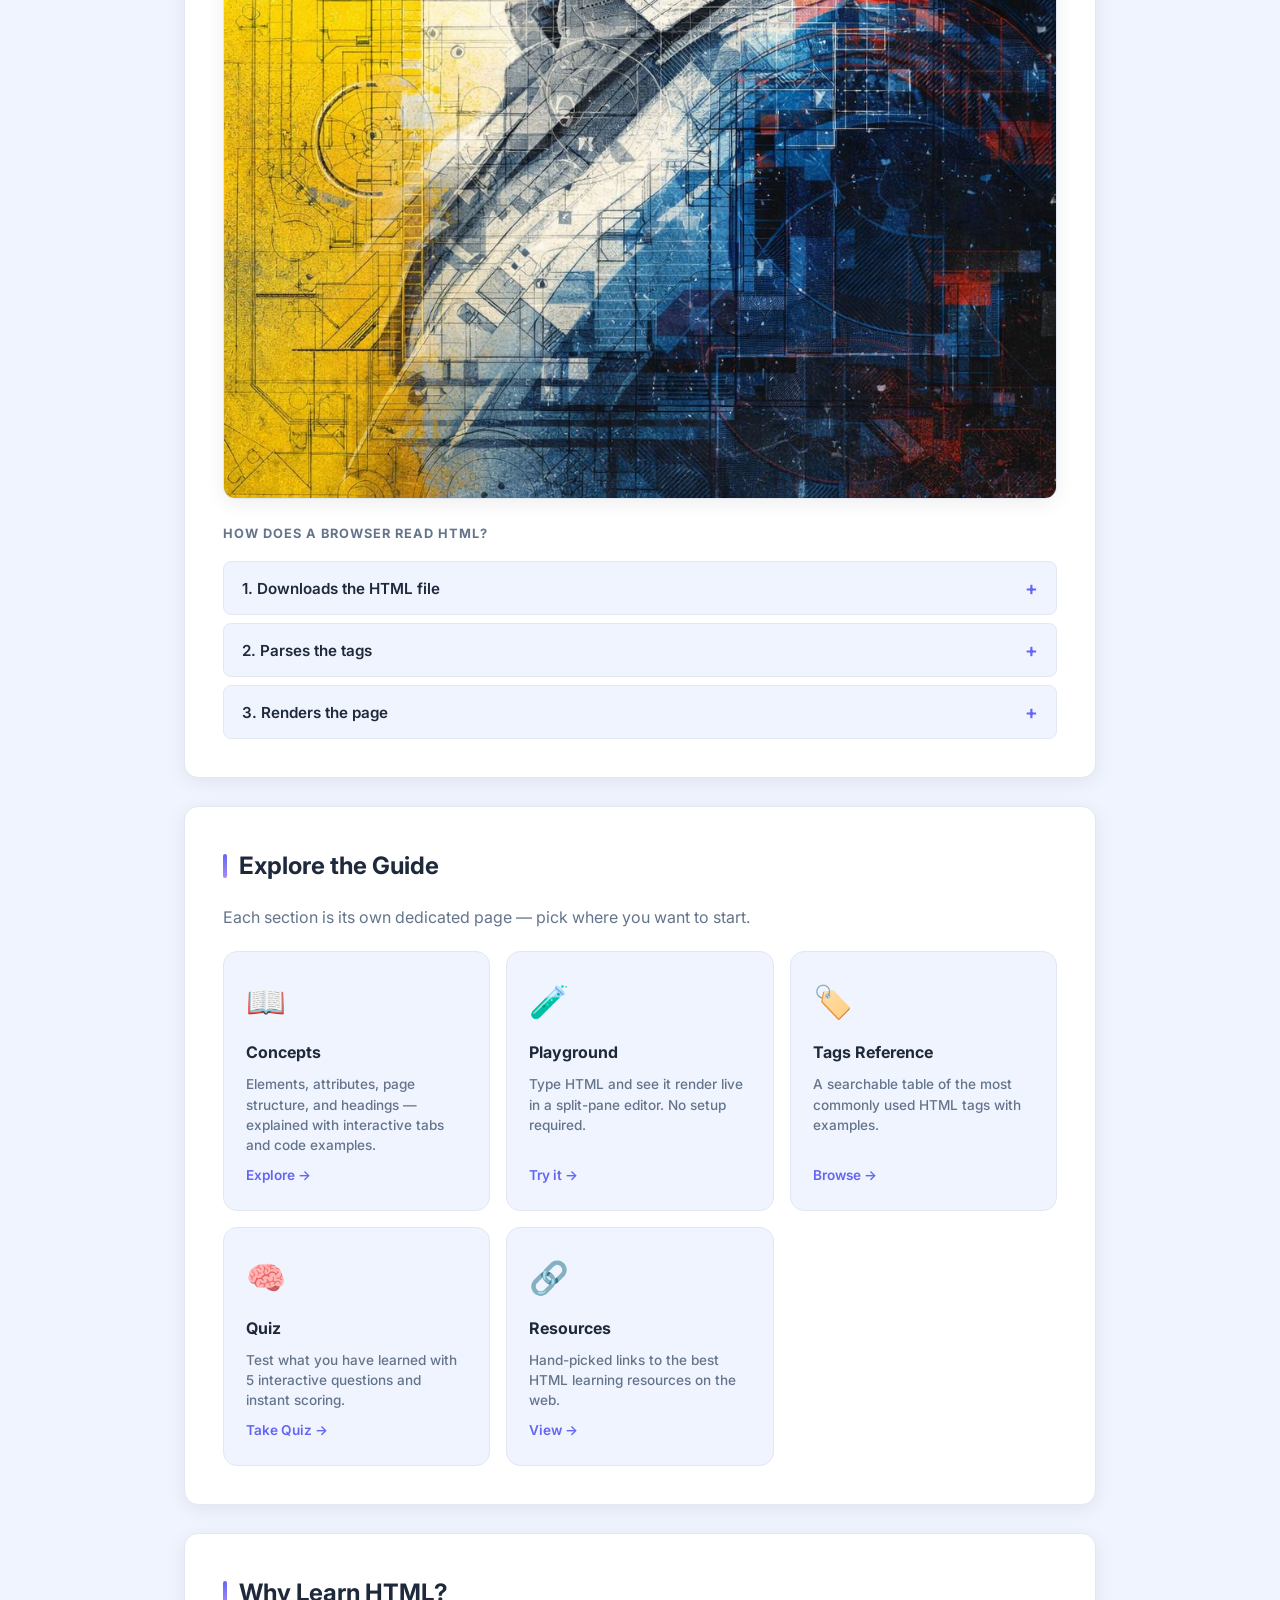
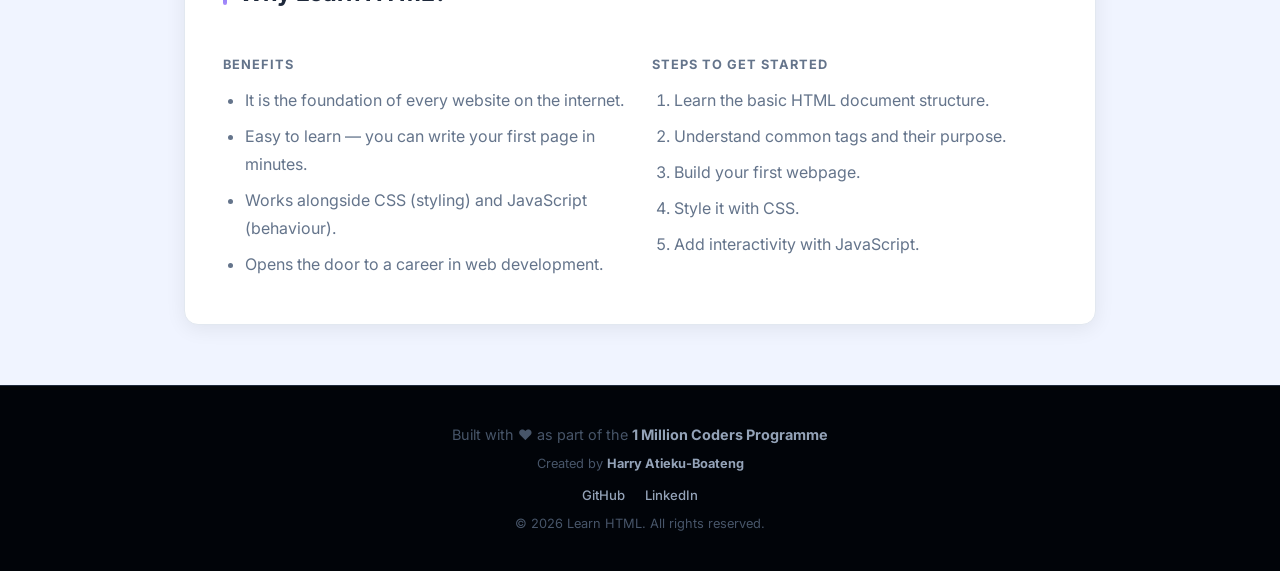
==== commit 1b6f989f: "fix: dark mode toggle, footer author + social links, nav links to pages, JS null guards" ====
--- a/index.html
+++ b/index.html
@@ -1,12 +1,15 @@
 ﻿<!DOCTYPE html>
 <html lang="en">
+
 <head>
     <meta charset="UTF-8" />
     <meta name="viewport" content="width=device-width, initial-scale=1.0" />
-    <meta name="description" content="Learn HTML interactively — a beginner-friendly guide covering core concepts, a live playground, tag reference, quiz, and resources." />
+    <meta name="description"
+        content="Learn HTML interactively — a beginner-friendly guide covering core concepts, a live playground, tag reference, quiz, and resources." />
     <title>Learn HTML — Home</title>
     <link rel="stylesheet" href="style.css" />
 </head>
+
 <body>
 
     <nav>
@@ -52,19 +55,22 @@
                 <div class="accordion-item">
                     <button class="accordion-btn">1. Downloads the HTML file</button>
                     <div class="accordion-body">
-                        <p>When you visit a URL, the browser sends a request to a server and receives an HTML file in return.</p>
+                        <p>When you visit a URL, the browser sends a request to a server and receives an HTML file in
+                            return.</p>
                     </div>
                 </div>
                 <div class="accordion-item">
                     <button class="accordion-btn">2. Parses the tags</button>
                     <div class="accordion-body">
-                        <p>The browser reads through the HTML top to bottom, recognising opening and closing tags and building a tree structure called the <strong>DOM</strong> (Document Object Model).</p>
+                        <p>The browser reads through the HTML top to bottom, recognising opening and closing tags and
+                            building a tree structure called the <strong>DOM</strong> (Document Object Model).</p>
                     </div>
                 </div>
                 <div class="accordion-item">
                     <button class="accordion-btn">3. Renders the page</button>
                     <div class="accordion-body">
-                        <p>Using the DOM tree, the browser calculates layout and paints pixels on your screen — producing the visual page you see.</p>
+                        <p>Using the DOM tree, the browser calculates layout and paints pixels on your screen —
+                            producing the visual page you see.</p>
                     </div>
                 </div>
             </div>
@@ -78,7 +84,8 @@
                 <a href="concepts.html" class="nav-card">
                     <div class="nc-icon">📖</div>
                     <strong>Concepts</strong>
-                    <p>Elements, attributes, page structure, and headings — explained with interactive tabs and code examples.</p>
+                    <p>Elements, attributes, page structure, and headings — explained with interactive tabs and code
+                        examples.</p>
                     <span class="nc-link">Explore →</span>
                 </a>
                 <a href="playground.html" class="nav-card">
@@ -140,9 +147,16 @@
 
     <footer>
         <p>Built with ❤️ as part of the <strong>1 Million Coders Programme</strong></p>
+        <p class="footer-sub">Created by <strong>Harry Atieku-Boateng</strong></p>
+        <p class="footer-sub footer-links">
+            <a href="https://github.com/hatieku-boateng" target="_blank" rel="noopener noreferrer">GitHub</a>
+            <a href="https://www.linkedin.com/in/harry-atieku-boateng-369700202/" target="_blank"
+                rel="noopener noreferrer">LinkedIn</a>
+        </p>
         <p class="footer-sub">&copy; <span id="footerYear"></span> Learn HTML. All rights reserved.</p>
     </footer>
 
     <script src="style.js"></script>
 </body>
+
 </html>
--- a/style.css
+++ b/style.css
@@ -9,15 +9,15 @@
     --color-secondary: #1e293b;
     --color-accent: #6366f1;
     --color-accent-hover: #4f46e5;
-    --color-accent-light: rgba(99,102,241,0.1);
+    --color-accent-light: rgba(99, 102, 241, 0.1);
     --color-text: #1e293b;
     --color-muted: #64748b;
     --color-border: #e2e8f0;
     --color-code-bg: #f1f5f9;
     --radius: 14px;
-    --shadow-sm: 0 1px 4px rgba(0,0,0,0.06);
-    --shadow-md: 0 4px 20px rgba(0,0,0,0.07);
-    --shadow-lg: 0 12px 40px rgba(0,0,0,0.1);
+    --shadow-sm: 0 1px 4px rgba(0, 0, 0, 0.06);
+    --shadow-md: 0 4px 20px rgba(0, 0, 0, 0.07);
+    --shadow-lg: 0 12px 40px rgba(0, 0, 0, 0.1);
     --transition: 0.22s ease;
     --nav-bg: #0f172a;
     --header-gradient: linear-gradient(135deg, #0f172a 0%, #1e1b4b 100%);
@@ -33,14 +33,24 @@
     --color-muted: #94a3b8;
     --color-border: #30363d;
     --color-code-bg: #1e2530;
-    --shadow-md: 0 4px 20px rgba(0,0,0,0.4);
+    --shadow-md: 0 4px 20px rgba(0, 0, 0, 0.4);
     --nav-bg: #010409;
     --header-gradient: linear-gradient(135deg, #010409 0%, #0d0f2b 100%);
 }
 
 /* == Reset & Base == */
-*, *::before, *::after { margin: 0; padding: 0; box-sizing: border-box; }
-html { scroll-behavior: smooth; }
+*,
+*::before,
+*::after {
+    margin: 0;
+    padding: 0;
+    box-sizing: border-box;
+}
+
+html {
+    scroll-behavior: smooth;
+}
+
 body {
     font-family: 'Inter', 'Segoe UI', sans-serif;
     background-color: var(--color-bg);
@@ -53,8 +63,10 @@
 /* == Progress Bar == */
 #progressBar {
     position: fixed;
-    top: 60px; left: 0;
-    height: 3px; width: 0%;
+    top: 60px;
+    left: 0;
+    height: 3px;
+    width: 0%;
     background: linear-gradient(90deg, var(--color-accent), #a78bfa);
     z-index: 200;
     transition: width 0.1s linear;
@@ -71,29 +83,64 @@
     position: sticky;
     top: 0;
     z-index: 100;
-    box-shadow: 0 2px 12px rgba(0,0,0,0.4);
-}
-.nav-brand { color: #fff; font-size: 1.1rem; font-weight: 800; text-decoration: none; letter-spacing: -0.3px; }
-.nav-brand span { color: var(--color-accent); }
-nav ul { list-style: none; display: flex; gap: 6px; padding: 0; }
+    box-shadow: 0 2px 12px rgba(0, 0, 0, 0.4);
+}
+
+.nav-brand {
+    color: #fff;
+    font-size: 1.1rem;
+    font-weight: 800;
+    text-decoration: none;
+    letter-spacing: -0.3px;
+}
+
+.nav-brand span {
+    color: var(--color-accent);
+}
+
+nav ul {
+    list-style: none;
+    display: flex;
+    gap: 6px;
+    padding: 0;
+}
+
 nav ul li a {
     color: #94a3b8;
-    font-size: 0.85rem; font-weight: 500;
+    font-size: 0.85rem;
+    font-weight: 500;
     text-decoration: none;
     padding: 5px 10px;
     border-radius: 6px;
     transition: color var(--transition), background var(--transition);
 }
-nav ul li a:hover { color: #fff; background-color: rgba(255,255,255,0.08); text-decoration: none; }
-nav ul li a.active { color: #fff; border-bottom: 2px solid var(--color-accent); padding-bottom: 3px; }
+
+nav ul li a:hover {
+    color: #fff;
+    background-color: rgba(255, 255, 255, 0.08);
+    text-decoration: none;
+}
+
+nav ul li a.active {
+    color: #fff;
+    border-bottom: 2px solid var(--color-accent);
+    padding-bottom: 3px;
+}
+
 #darkToggle {
-    background: rgba(255,255,255,0.08);
-    border: 1px solid rgba(255,255,255,0.12);
-    color: #fff; border-radius: 8px;
-    padding: 5px 10px; cursor: pointer; font-size: 1rem;
+    background: rgba(255, 255, 255, 0.08);
+    border: 1px solid rgba(255, 255, 255, 0.12);
+    color: #fff;
+    border-radius: 8px;
+    padding: 5px 10px;
+    cursor: pointer;
+    font-size: 1rem;
     transition: background var(--transition);
 }
-#darkToggle:hover { background: rgba(255,255,255,0.15); }
+
+#darkToggle:hover {
+    background: rgba(255, 255, 255, 0.15);
+}
 
 /* == Header == */
 header {
@@ -104,44 +151,108 @@
     position: relative;
     overflow: hidden;
 }
+
 header::before {
-    content: ''; position: absolute; top: -80px; right: -80px;
-    width: 400px; height: 400px;
-    background: radial-gradient(circle, rgba(99,102,241,0.3) 0%, transparent 65%);
+    content: '';
+    position: absolute;
+    top: -80px;
+    right: -80px;
+    width: 400px;
+    height: 400px;
+    background: radial-gradient(circle, rgba(99, 102, 241, 0.3) 0%, transparent 65%);
     pointer-events: none;
 }
+
 header::after {
-    content: ''; position: absolute; bottom: -60px; left: -60px;
-    width: 280px; height: 280px;
-    background: radial-gradient(circle, rgba(167,139,250,0.2) 0%, transparent 65%);
+    content: '';
+    position: absolute;
+    bottom: -60px;
+    left: -60px;
+    width: 280px;
+    height: 280px;
+    background: radial-gradient(circle, rgba(167, 139, 250, 0.2) 0%, transparent 65%);
     pointer-events: none;
 }
+
 header .badge {
     display: inline-block;
-    background: rgba(99,102,241,0.2); color: #a5b4fc;
-    border: 1px solid rgba(99,102,241,0.4);
-    padding: 5px 16px; border-radius: 999px;
-    font-size: 0.75rem; font-weight: 600; letter-spacing: 1.5px;
-    text-transform: uppercase; margin-bottom: 22px;
-}
-header h1 { font-size: 3.6rem; font-weight: 800; letter-spacing: -1px; line-height: 1.1; margin-bottom: 16px; }
-header > p { font-size: 1.15rem; color: #94a3b8; max-width: 520px; margin: 0 auto 32px; }
-.header-stats { display: flex; justify-content: center; gap: 32px; margin-bottom: 36px; }
-.stat { color: #94a3b8; font-size: 0.85rem; }
-.stat span { display: block; font-size: 1.8rem; font-weight: 700; color: #fff; line-height: 1; margin-bottom: 4px; }
+    background: rgba(99, 102, 241, 0.2);
+    color: #a5b4fc;
+    border: 1px solid rgba(99, 102, 241, 0.4);
+    padding: 5px 16px;
+    border-radius: 999px;
+    font-size: 0.75rem;
+    font-weight: 600;
+    letter-spacing: 1.5px;
+    text-transform: uppercase;
+    margin-bottom: 22px;
+}
+
+header h1 {
+    font-size: 3.6rem;
+    font-weight: 800;
+    letter-spacing: -1px;
+    line-height: 1.1;
+    margin-bottom: 16px;
+}
+
+header>p {
+    font-size: 1.15rem;
+    color: #94a3b8;
+    max-width: 520px;
+    margin: 0 auto 32px;
+}
+
+.header-stats {
+    display: flex;
+    justify-content: center;
+    gap: 32px;
+    margin-bottom: 36px;
+}
+
+.stat {
+    color: #94a3b8;
+    font-size: 0.85rem;
+}
+
+.stat span {
+    display: block;
+    font-size: 1.8rem;
+    font-weight: 700;
+    color: #fff;
+    line-height: 1;
+    margin-bottom: 4px;
+}
+
 .hero-btn {
     display: inline-block;
-    background: var(--color-accent); color: #fff;
-    padding: 13px 32px; border-radius: 10px;
-    font-weight: 600; font-size: 0.95rem;
+    background: var(--color-accent);
+    color: #fff;
+    padding: 13px 32px;
+    border-radius: 10px;
+    font-weight: 600;
+    font-size: 0.95rem;
     text-decoration: none;
     transition: background var(--transition), transform var(--transition);
-    box-shadow: 0 4px 14px rgba(99,102,241,0.4);
-}
-.hero-btn:hover { background: var(--color-accent-hover); transform: translateY(-2px); text-decoration: none; color: #fff; }
+    box-shadow: 0 4px 14px rgba(99, 102, 241, 0.4);
+}
+
+.hero-btn:hover {
+    background: var(--color-accent-hover);
+    transform: translateY(-2px);
+    text-decoration: none;
+    color: #fff;
+}
 
 /* == Main == */
-main { max-width: 960px; margin: 50px auto 60px; padding: 0 24px; display: flex; flex-direction: column; gap: 28px; }
+main {
+    max-width: 960px;
+    margin: 50px auto 60px;
+    padding: 0 24px;
+    display: flex;
+    flex-direction: column;
+    gap: 28px;
+}
 
 /* == Sections == */
 section {
@@ -152,213 +263,669 @@
     border: 1px solid var(--color-border);
     transition: box-shadow var(--transition);
 }
-section:hover { box-shadow: var(--shadow-lg); }
+
+section:hover {
+    box-shadow: var(--shadow-lg);
+}
+
 section h2 {
-    font-size: 1.5rem; font-weight: 700;
+    font-size: 1.5rem;
+    font-weight: 700;
     color: var(--color-text);
     margin-bottom: 16px;
-    display: flex; align-items: center; gap: 12px;
-}
+    display: flex;
+    align-items: center;
+    gap: 12px;
+}
+
 section h2::before {
-    content: ''; display: inline-block;
-    width: 4px; height: 24px;
+    content: '';
+    display: inline-block;
+    width: 4px;
+    height: 24px;
     background: linear-gradient(180deg, var(--color-accent), #a78bfa);
-    border-radius: 4px; flex-shrink: 0;
-}
-section h3 { font-size: 0.8rem; font-weight: 700; color: var(--color-muted); margin: 24px 0 10px; text-transform: uppercase; letter-spacing: 1px; }
-section p { color: var(--color-muted); margin-bottom: 12px; }
+    border-radius: 4px;
+    flex-shrink: 0;
+}
+
+section h3 {
+    font-size: 0.8rem;
+    font-weight: 700;
+    color: var(--color-muted);
+    margin: 24px 0 10px;
+    text-transform: uppercase;
+    letter-spacing: 1px;
+}
+
+section p {
+    color: var(--color-muted);
+    margin-bottom: 12px;
+}
 
 /* == Image == */
-img { display: block; max-width: 100%; border-radius: 12px; margin-top: 20px; box-shadow: var(--shadow-md); border: 1px solid var(--color-border); }
+img {
+    display: block;
+    max-width: 100%;
+    border-radius: 12px;
+    margin-top: 20px;
+    box-shadow: var(--shadow-md);
+    border: 1px solid var(--color-border);
+}
 
 /* == Lists == */
-ul, ol { padding-left: 22px; color: var(--color-muted); }
-ul li, ol li { margin-bottom: 8px; }
+ul,
+ol {
+    padding-left: 22px;
+    color: var(--color-muted);
+}
+
+ul li,
+ol li {
+    margin-bottom: 8px;
+}
 
 /* == Code == */
 code {
-    background-color: var(--color-code-bg); color: var(--color-accent);
-    padding: 2px 8px; border-radius: 5px;
-    font-size: 0.875em; font-family: 'Fira Code', 'Courier New', monospace;
-    border: 1px solid var(--color-border); font-weight: 500;
-    cursor: pointer; transition: background var(--transition);
-}
-code:hover { background-color: var(--color-accent-light); }
+    background-color: var(--color-code-bg);
+    color: var(--color-accent);
+    padding: 2px 8px;
+    border-radius: 5px;
+    font-size: 0.875em;
+    font-family: 'Fira Code', 'Courier New', monospace;
+    border: 1px solid var(--color-border);
+    font-weight: 500;
+    cursor: pointer;
+    transition: background var(--transition);
+}
+
+code:hover {
+    background-color: var(--color-accent-light);
+}
 
 /* == Accordion == */
-.accordion { display: flex; flex-direction: column; gap: 8px; margin-top: 16px; }
+.accordion {
+    display: flex;
+    flex-direction: column;
+    gap: 8px;
+    margin-top: 16px;
+}
+
 .accordion-btn {
-    width: 100%; text-align: left;
+    width: 100%;
+    text-align: left;
     padding: 14px 18px;
-    background: var(--color-bg); border: 1px solid var(--color-border); border-radius: 8px;
-    font-family: inherit; font-size: 0.95rem; font-weight: 600; color: var(--color-text);
-    cursor: pointer; display: flex; justify-content: space-between; align-items: center;
+    background: var(--color-bg);
+    border: 1px solid var(--color-border);
+    border-radius: 8px;
+    font-family: inherit;
+    font-size: 0.95rem;
+    font-weight: 600;
+    color: var(--color-text);
+    cursor: pointer;
+    display: flex;
+    justify-content: space-between;
+    align-items: center;
     transition: background var(--transition), border-color var(--transition);
 }
-.accordion-btn::after { content: '+'; font-size: 1.2rem; color: var(--color-accent); }
-.accordion-btn.open::after { content: '-'; }
-.accordion-btn:hover, .accordion-btn.open { background: var(--color-accent-light); border-color: var(--color-accent); }
+
+.accordion-btn::after {
+    content: '+';
+    font-size: 1.2rem;
+    color: var(--color-accent);
+}
+
+.accordion-btn.open::after {
+    content: '-';
+}
+
+.accordion-btn:hover,
+.accordion-btn.open {
+    background: var(--color-accent-light);
+    border-color: var(--color-accent);
+}
+
 .accordion-body {
-    display: none; padding: 14px 18px;
-    background: var(--color-bg); border: 1px solid var(--color-border); border-top: none;
-    border-radius: 0 0 8px 8px; color: var(--color-muted); font-size: 0.95rem;
-}
-.accordion-body.open { display: block; }
+    display: none;
+    padding: 14px 18px;
+    background: var(--color-bg);
+    border: 1px solid var(--color-border);
+    border-top: none;
+    border-radius: 0 0 8px 8px;
+    color: var(--color-muted);
+    font-size: 0.95rem;
+}
+
+.accordion-body.open {
+    display: block;
+}
 
 /* == Tabs == */
 .tab-buttons {
-    display: flex; gap: 4px; flex-wrap: wrap; margin-bottom: 20px;
+    display: flex;
+    gap: 4px;
+    flex-wrap: wrap;
+    margin-bottom: 20px;
     border-bottom: 2px solid var(--color-border);
 }
+
 .tab-btn {
-    background: none; border: none;
-    padding: 9px 18px; font-family: inherit; font-size: 0.9rem; font-weight: 600;
-    color: var(--color-muted); cursor: pointer;
-    border-bottom: 2px solid transparent; margin-bottom: -2px;
+    background: none;
+    border: none;
+    padding: 9px 18px;
+    font-family: inherit;
+    font-size: 0.9rem;
+    font-weight: 600;
+    color: var(--color-muted);
+    cursor: pointer;
+    border-bottom: 2px solid transparent;
+    margin-bottom: -2px;
     border-radius: 6px 6px 0 0;
     transition: color var(--transition), border-color var(--transition);
 }
-.tab-btn:hover { color: var(--color-text); }
-.tab-btn.active { color: var(--color-accent); border-bottom-color: var(--color-accent); }
-.tab-content { display: none; }
-.tab-content.active { display: block; }
+
+.tab-btn:hover {
+    color: var(--color-text);
+}
+
+.tab-btn.active {
+    color: var(--color-accent);
+    border-bottom-color: var(--color-accent);
+}
+
+.tab-content {
+    display: none;
+}
+
+.tab-content.active {
+    display: block;
+}
 
 /* == Code Block == */
 .code-block {
-    background: #0f172a; color: #e2e8f0;
-    padding: 18px 22px; border-radius: 10px;
-    font-family: 'Fira Code', monospace; font-size: 0.88rem; line-height: 1.8;
-    margin: 12px 0; overflow-x: auto;
-    border: 1px solid rgba(255,255,255,0.06);
-}
-.cb-tag { color: #93c5fd; }
-.cb-attr { color: #6ee7b7; }
-.cb-val { color: #fca5a5; }
+    background: #0f172a;
+    color: #e2e8f0;
+    padding: 18px 22px;
+    border-radius: 10px;
+    font-family: 'Fira Code', monospace;
+    font-size: 0.88rem;
+    line-height: 1.8;
+    margin: 12px 0;
+    overflow-x: auto;
+    border: 1px solid rgba(255, 255, 255, 0.06);
+}
+
+.cb-tag {
+    color: #93c5fd;
+}
+
+.cb-attr {
+    color: #6ee7b7;
+}
+
+.cb-val {
+    color: #fca5a5;
+}
 
 /* == Heading Demo == */
-.heading-demo { display: flex; flex-direction: column; gap: 8px; margin-top: 14px; }
+.heading-demo {
+    display: flex;
+    flex-direction: column;
+    gap: 8px;
+    margin-top: 14px;
+}
+
 .h-demo {
-    padding: 10px 16px; border: 1px solid var(--color-border); border-radius: 8px;
-    font-weight: 700; color: var(--color-text); cursor: pointer;
+    padding: 10px 16px;
+    border: 1px solid var(--color-border);
+    border-radius: 8px;
+    font-weight: 700;
+    color: var(--color-text);
+    cursor: pointer;
     transition: background var(--transition), border-color var(--transition);
 }
-.h-demo:hover { background: var(--color-accent-light); border-color: var(--color-accent); }
+
+.h-demo:hover {
+    background: var(--color-accent-light);
+    border-color: var(--color-accent);
+}
 
 /* == Playground == */
-.playground { display: grid; grid-template-columns: 1fr 1fr; gap: 16px; margin-top: 16px; }
-.playground-pane { display: flex; flex-direction: column; border: 1px solid var(--color-border); border-radius: 10px; overflow: hidden; }
-.pane-label { background: var(--color-bg); border-bottom: 1px solid var(--color-border); padding: 8px 14px; font-size: 0.8rem; font-weight: 600; color: var(--color-muted); }
-#htmlEditor { flex: 1; min-height: 220px; padding: 16px; font-family: 'Fira Code', monospace; font-size: 0.85rem; border: none; resize: vertical; background: #0f172a; color: #e2e8f0; outline: none; line-height: 1.7; }
-#htmlPreview { flex: 1; min-height: 220px; border: none; background: #fff; }
-.playground-actions { display: flex; gap: 10px; margin-top: 12px; }
+.playground {
+    display: grid;
+    grid-template-columns: 1fr 1fr;
+    gap: 16px;
+    margin-top: 16px;
+}
+
+.playground-pane {
+    display: flex;
+    flex-direction: column;
+    border: 1px solid var(--color-border);
+    border-radius: 10px;
+    overflow: hidden;
+}
+
+.pane-label {
+    background: var(--color-bg);
+    border-bottom: 1px solid var(--color-border);
+    padding: 8px 14px;
+    font-size: 0.8rem;
+    font-weight: 600;
+    color: var(--color-muted);
+}
+
+#htmlEditor {
+    flex: 1;
+    min-height: 220px;
+    padding: 16px;
+    font-family: 'Fira Code', monospace;
+    font-size: 0.85rem;
+    border: none;
+    resize: vertical;
+    background: #0f172a;
+    color: #e2e8f0;
+    outline: none;
+    line-height: 1.7;
+}
+
+#htmlPreview {
+    flex: 1;
+    min-height: 220px;
+    border: none;
+    background: #fff;
+}
+
+.playground-actions {
+    display: flex;
+    gap: 10px;
+    margin-top: 12px;
+}
+
 .playground-actions button {
-    padding: 8px 20px; border-radius: 8px; border: 1px solid var(--color-border);
-    font-family: inherit; font-size: 0.85rem; font-weight: 600; cursor: pointer;
-    background: var(--color-surface); color: var(--color-text);
+    padding: 8px 20px;
+    border-radius: 8px;
+    border: 1px solid var(--color-border);
+    font-family: inherit;
+    font-size: 0.85rem;
+    font-weight: 600;
+    cursor: pointer;
+    background: var(--color-surface);
+    color: var(--color-text);
     transition: background var(--transition), color var(--transition);
 }
-.playground-actions button:hover { background: var(--color-accent); color: #fff; border-color: var(--color-accent); }
+
+.playground-actions button:hover {
+    background: var(--color-accent);
+    color: #fff;
+    border-color: var(--color-accent);
+}
 
 /* == Table == */
-table { width: 100%; border-collapse: collapse; margin-top: 6px; font-size: 0.92rem; border-radius: 10px; overflow: hidden; box-shadow: var(--shadow-sm); }
-thead { background: linear-gradient(135deg, #0f172a, #1e293b); color: #fff; }
-thead th { padding: 14px 18px; text-align: left; font-size: 0.75rem; font-weight: 700; letter-spacing: 1px; text-transform: uppercase; }
-tbody tr { border-bottom: 1px solid var(--color-border); transition: background var(--transition); }
-tbody tr:last-child { border-bottom: none; }
-tbody tr:nth-child(even) { background-color: var(--color-bg); }
-tbody tr:hover { background-color: var(--color-accent-light); }
-tbody td { padding: 13px 18px; color: var(--color-text); }
+table {
+    width: 100%;
+    border-collapse: collapse;
+    margin-top: 6px;
+    font-size: 0.92rem;
+    border-radius: 10px;
+    overflow: hidden;
+    box-shadow: var(--shadow-sm);
+}
+
+thead {
+    background: linear-gradient(135deg, #0f172a, #1e293b);
+    color: #fff;
+}
+
+thead th {
+    padding: 14px 18px;
+    text-align: left;
+    font-size: 0.75rem;
+    font-weight: 700;
+    letter-spacing: 1px;
+    text-transform: uppercase;
+}
+
+tbody tr {
+    border-bottom: 1px solid var(--color-border);
+    transition: background var(--transition);
+}
+
+tbody tr:last-child {
+    border-bottom: none;
+}
+
+tbody tr:nth-child(even) {
+    background-color: var(--color-bg);
+}
+
+tbody tr:hover {
+    background-color: var(--color-accent-light);
+}
+
+tbody td {
+    padding: 13px 18px;
+    color: var(--color-text);
+}
 
 /* == Table Filter == */
 #tableFilter {
-    display: block; width: 100%; padding: 11px 16px; margin-bottom: 14px;
-    border: 1px solid var(--color-border); border-radius: 10px;
-    font-family: inherit; font-size: 0.9rem; color: var(--color-text);
-    background: var(--color-bg); outline: none;
+    display: block;
+    width: 100%;
+    padding: 11px 16px;
+    margin-bottom: 14px;
+    border: 1px solid var(--color-border);
+    border-radius: 10px;
+    font-family: inherit;
+    font-size: 0.9rem;
+    color: var(--color-text);
+    background: var(--color-bg);
+    outline: none;
     transition: border-color var(--transition), box-shadow var(--transition);
 }
-#tableFilter:focus { border-color: var(--color-accent); box-shadow: 0 0 0 3px rgba(99,102,241,0.15); }
+
+#tableFilter:focus {
+    border-color: var(--color-accent);
+    box-shadow: 0 0 0 3px rgba(99, 102, 241, 0.15);
+}
 
 /* == Quiz == */
-.quiz-question { margin-bottom: 24px; padding: 22px; border: 1px solid var(--color-border); border-radius: 10px; background: var(--color-bg); }
-.quiz-question p { font-weight: 600; color: var(--color-text); margin-bottom: 14px; font-size: 0.97rem; }
-.quiz-options { display: flex; flex-direction: column; gap: 8px; }
+.quiz-question {
+    margin-bottom: 24px;
+    padding: 22px;
+    border: 1px solid var(--color-border);
+    border-radius: 10px;
+    background: var(--color-bg);
+}
+
+.quiz-question p {
+    font-weight: 600;
+    color: var(--color-text);
+    margin-bottom: 14px;
+    font-size: 0.97rem;
+}
+
+.quiz-options {
+    display: flex;
+    flex-direction: column;
+    gap: 8px;
+}
+
 .quiz-option {
-    display: flex; align-items: center; gap: 10px;
-    padding: 11px 16px; border: 1px solid var(--color-border); border-radius: 8px;
-    cursor: pointer; font-size: 0.9rem; color: var(--color-text); background: var(--color-surface);
+    display: flex;
+    align-items: center;
+    gap: 10px;
+    padding: 11px 16px;
+    border: 1px solid var(--color-border);
+    border-radius: 8px;
+    cursor: pointer;
+    font-size: 0.9rem;
+    color: var(--color-text);
+    background: var(--color-surface);
     transition: background var(--transition), border-color var(--transition);
     user-select: none;
 }
-.quiz-option:hover { background: var(--color-accent-light); border-color: var(--color-accent); }
-.quiz-option.correct { background: #dcfce7; border-color: #16a34a; color: #15803d; }
-.quiz-option.wrong { background: #fee2e2; border-color: #dc2626; color: #b91c1c; }
+
+.quiz-option:hover {
+    background: var(--color-accent-light);
+    border-color: var(--color-accent);
+}
+
+.quiz-option.correct {
+    background: #dcfce7;
+    border-color: #16a34a;
+    color: #15803d;
+}
+
+.quiz-option.wrong {
+    background: #fee2e2;
+    border-color: #dc2626;
+    color: #b91c1c;
+}
+
 #quizContainer button[type="submit"] {
-    margin-top: 8px; padding: 12px 28px;
-    background: var(--color-accent); color: #fff;
-    border: none; border-radius: 10px;
-    font-family: inherit; font-size: 0.95rem; font-weight: 600; cursor: pointer;
+    margin-top: 8px;
+    padding: 12px 28px;
+    background: var(--color-accent);
+    color: #fff;
+    border: none;
+    border-radius: 10px;
+    font-family: inherit;
+    font-size: 0.95rem;
+    font-weight: 600;
+    cursor: pointer;
     transition: background var(--transition), transform var(--transition);
 }
-#quizContainer button[type="submit"]:hover { background: var(--color-accent-hover); transform: translateY(-1px); }
-.quiz-result { text-align: center; padding: 30px; border-radius: 12px; border: 1px solid var(--color-border); background: var(--color-bg); }
-.quiz-result.hidden { display: none; }
-#quizScore { font-size: 1.3rem; font-weight: 700; color: var(--color-text); margin-bottom: 16px; }
-#retakeQuiz { padding: 10px 24px; background: var(--color-accent); color: #fff; border: none; border-radius: 8px; font-family: inherit; font-size: 0.9rem; font-weight: 600; cursor: pointer; transition: background var(--transition); }
-#retakeQuiz:hover { background: var(--color-accent-hover); }
+
+#quizContainer button[type="submit"]:hover {
+    background: var(--color-accent-hover);
+    transform: translateY(-1px);
+}
+
+.quiz-result {
+    text-align: center;
+    padding: 30px;
+    border-radius: 12px;
+    border: 1px solid var(--color-border);
+    background: var(--color-bg);
+}
+
+.quiz-result.hidden {
+    display: none;
+}
+
+#quizScore {
+    font-size: 1.3rem;
+    font-weight: 700;
+    color: var(--color-text);
+    margin-bottom: 16px;
+}
+
+#retakeQuiz {
+    padding: 10px 24px;
+    background: var(--color-accent);
+    color: #fff;
+    border: none;
+    border-radius: 8px;
+    font-family: inherit;
+    font-size: 0.9rem;
+    font-weight: 600;
+    cursor: pointer;
+    transition: background var(--transition);
+}
+
+#retakeQuiz:hover {
+    background: var(--color-accent-hover);
+}
 
 /* == Resource Cards == */
-.resource-cards { display: grid; grid-template-columns: 1fr 1fr; gap: 14px; margin-top: 16px; }
+.resource-cards {
+    display: grid;
+    grid-template-columns: 1fr 1fr;
+    gap: 14px;
+    margin-top: 16px;
+}
+
 .resource-card {
-    display: flex; align-items: flex-start; gap: 14px;
-    padding: 18px; border: 1px solid var(--color-border); border-radius: 10px;
-    background: var(--color-bg); text-decoration: none; color: var(--color-text);
+    display: flex;
+    align-items: flex-start;
+    gap: 14px;
+    padding: 18px;
+    border: 1px solid var(--color-border);
+    border-radius: 10px;
+    background: var(--color-bg);
+    text-decoration: none;
+    color: var(--color-text);
     transition: box-shadow var(--transition), border-color var(--transition), transform var(--transition);
 }
-.resource-card:hover { box-shadow: var(--shadow-md); border-color: var(--color-accent); transform: translateY(-2px); text-decoration: none; color: var(--color-text); }
-.rc-icon { font-size: 1.8rem; flex-shrink: 0; }
-.resource-card strong { display: block; font-size: 0.95rem; margin-bottom: 4px; color: var(--color-text); }
-.resource-card p { font-size: 0.82rem; color: var(--color-muted); margin: 0; line-height: 1.5; }
+
+.resource-card:hover {
+    box-shadow: var(--shadow-md);
+    border-color: var(--color-accent);
+    transform: translateY(-2px);
+    text-decoration: none;
+    color: var(--color-text);
+}
+
+.rc-icon {
+    font-size: 1.8rem;
+    flex-shrink: 0;
+}
+
+.resource-card strong {
+    display: block;
+    font-size: 0.95rem;
+    margin-bottom: 4px;
+    color: var(--color-text);
+}
+
+.resource-card p {
+    font-size: 0.82rem;
+    color: var(--color-muted);
+    margin: 0;
+    line-height: 1.5;
+}
 
 /* == Links == */
-a { color: var(--color-accent); text-decoration: none; font-weight: 500; transition: color var(--transition); }
-a:hover { color: var(--color-accent-hover); text-decoration: underline; }
+a {
+    color: var(--color-accent);
+    text-decoration: none;
+    font-weight: 500;
+    transition: color var(--transition);
+}
+
+a:hover {
+    color: var(--color-accent-hover);
+    text-decoration: underline;
+}
 
 /* == Back to Top == */
 #backToTop {
-    position: fixed; bottom: 30px; right: 30px;
-    width: 44px; height: 44px;
-    background: var(--color-accent); color: #fff;
-    border: none; border-radius: 50%; font-size: 1.1rem; cursor: pointer;
-    box-shadow: 0 4px 14px rgba(99,102,241,0.4);
+    position: fixed;
+    bottom: 30px;
+    right: 30px;
+    width: 44px;
+    height: 44px;
+    background: var(--color-accent);
+    color: #fff;
+    border: none;
+    border-radius: 50%;
+    font-size: 1.1rem;
+    cursor: pointer;
+    box-shadow: 0 4px 14px rgba(99, 102, 241, 0.4);
     transition: opacity var(--transition), transform var(--transition), background var(--transition);
-    opacity: 0; pointer-events: none; z-index: 99;
-}
-#backToTop.show { opacity: 1; pointer-events: auto; }
-#backToTop:hover { background: var(--color-accent-hover); transform: translateY(-3px); }
+    opacity: 0;
+    pointer-events: none;
+    z-index: 99;
+}
+
+#backToTop.show {
+    opacity: 1;
+    pointer-events: auto;
+}
+
+#backToTop:hover {
+    background: var(--color-accent-hover);
+    transform: translateY(-3px);
+}
 
 /* == Footer == */
-footer { text-align: center; padding: 36px 24px; background-color: #010409; color: #475569; font-size: 0.9rem; margin-top: 20px; border-top: 1px solid #1e293b; }
-footer strong { color: #94a3b8; }
-.footer-sub { margin-top: 6px; font-size: 0.8rem; }
+footer {
+    text-align: center;
+    padding: 36px 24px;
+    background-color: #010409;
+    color: #475569;
+    font-size: 0.9rem;
+    margin-top: 20px;
+    border-top: 1px solid #1e293b;
+}
+
+footer strong {
+    color: #94a3b8;
+}
+
+.footer-sub {
+    margin-top: 6px;
+    font-size: 0.8rem;
+}
+
+.footer-links {
+    display: flex;
+    justify-content: center;
+    gap: 20px;
+    margin-top: 8px;
+}
+
+.footer-links a {
+    color: #94a3b8;
+    font-size: 0.82rem;
+    font-weight: 500;
+    text-decoration: none;
+    transition: color var(--transition);
+}
+
+.footer-links a:hover {
+    color: var(--color-accent);
+    text-decoration: underline;
+}
 
 /* == Fade-in == */
-.fade-in { opacity: 0; transform: translateY(24px); transition: opacity 0.55s ease, transform 0.55s ease; }
-.fade-in.visible { opacity: 1; transform: translateY(0); }
+.fade-in {
+    opacity: 0;
+    transform: translateY(24px);
+    transition: opacity 0.55s ease, transform 0.55s ease;
+}
+
+.fade-in.visible {
+    opacity: 1;
+    transform: translateY(0);
+}
 
 /* == Responsive == */
 @media (max-width: 700px) {
-    nav { padding: 0 16px; }
-    nav ul { display: none; }
-    header { padding: 60px 20px 50px; }
-    header h1 { font-size: 2.2rem; }
-    .header-stats { gap: 20px; }
-    main { padding: 0 16px; }
-    section { padding: 24px; }
-    .playground { grid-template-columns: 1fr; }
-    .resource-cards { grid-template-columns: 1fr; }
-    table { font-size: 0.78rem; }
-    thead th, tbody td { padding: 9px 10px; }
+    nav {
+        padding: 0 16px;
+    }
+
+    nav ul {
+        display: none;
+    }
+
+    header {
+        padding: 60px 20px 50px;
+    }
+
+    header h1 {
+        font-size: 2.2rem;
+    }
+
+    .header-stats {
+        gap: 20px;
+    }
+
+    main {
+        padding: 0 16px;
+    }
+
+    section {
+        padding: 24px;
+    }
+
+    .playground {
+        grid-template-columns: 1fr;
+    }
+
+    .resource-cards {
+        grid-template-columns: 1fr;
+    }
+
+    table {
+        font-size: 0.78rem;
+    }
+
+    thead th,
+    tbody td {
+        padding: 9px 10px;
+    }
 }
 
 /* == Page Header (inner pages) == */
@@ -367,28 +934,39 @@
     padding: 60px 40px;
     color: #fff;
 }
+
 .ph-inner {
     max-width: 960px;
     margin: 0 auto;
 }
+
 .page-header h1 {
     font-size: 2.4rem;
     font-weight: 800;
     margin-bottom: 10px;
     color: #fff;
 }
-.page-header .ph-inner > p {
+
+.page-header .ph-inner>p {
     color: #94a3b8;
     font-size: 1rem;
     margin: 0;
 }
+
 .breadcrumb {
     font-size: 0.82rem;
     color: #64748b;
     margin-bottom: 14px;
 }
-.breadcrumb a { color: #94a3b8; text-decoration: none; }
-.breadcrumb a:hover { color: #fff; }
+
+.breadcrumb a {
+    color: #94a3b8;
+    text-decoration: none;
+}
+
+.breadcrumb a:hover {
+    color: #fff;
+}
 
 /* == Nav Cards (home page) == */
 .nav-cards {
@@ -397,9 +975,11 @@
     gap: 16px;
     margin-top: 20px;
 }
+
 .nav-cards-compact {
     grid-template-columns: repeat(auto-fill, minmax(200px, 1fr));
 }
+
 .nav-card {
     display: flex;
     flex-direction: column;
@@ -412,16 +992,36 @@
     color: var(--color-text);
     transition: box-shadow var(--transition), border-color var(--transition), transform var(--transition);
 }
+
 .nav-card:hover {
     box-shadow: var(--shadow-lg);
     border-color: var(--color-accent);
     transform: translateY(-3px);
     text-decoration: none;
 }
-.nc-icon { font-size: 2rem; }
-.nav-card strong { font-size: 1rem; color: var(--color-text); }
-.nav-card p { font-size: 0.85rem; color: var(--color-muted); margin: 0; line-height: 1.5; }
-.nc-link { font-size: 0.85rem; font-weight: 600; color: var(--color-accent); margin-top: auto; }
+
+.nc-icon {
+    font-size: 2rem;
+}
+
+.nav-card strong {
+    font-size: 1rem;
+    color: var(--color-text);
+}
+
+.nav-card p {
+    font-size: 0.85rem;
+    color: var(--color-muted);
+    margin: 0;
+    line-height: 1.5;
+}
+
+.nc-link {
+    font-size: 0.85rem;
+    font-weight: 600;
+    color: var(--color-accent);
+    margin-top: auto;
+}
 
 /* == Info Grid == */
 .info-grid {
@@ -430,18 +1030,25 @@
     gap: 12px;
     margin-top: 14px;
 }
+
 .info-card {
     padding: 16px;
     border: 1px solid var(--color-border);
     border-radius: 10px;
     background: var(--color-bg);
 }
+
 .info-card strong {
     display: block;
     margin-bottom: 6px;
     color: var(--color-text);
 }
-.info-card p { font-size: 0.88rem; color: var(--color-muted); margin: 0; }
+
+.info-card p {
+    font-size: 0.88rem;
+    color: var(--color-muted);
+    margin: 0;
+}
 
 /* == Two Column == */
 .two-col {
@@ -459,6 +1066,7 @@
     margin-bottom: 20px;
     gap: 12px;
 }
+
 .page-nav-btn {
     padding: 11px 22px;
     border-radius: 10px;
@@ -471,6 +1079,7 @@
     text-decoration: none;
     transition: background var(--transition), border-color var(--transition), color var(--transition);
 }
+
 .page-nav-btn:hover {
     background: var(--color-accent);
     color: #fff;
@@ -479,12 +1088,16 @@
 }
 
 /* == Playground Full Width == */
-.playground-full { grid-template-columns: 1fr 1fr; }
+.playground-full {
+    grid-template-columns: 1fr 1fr;
+}
+
 .playground-actions {
     display: flex;
     gap: 10px;
     margin-top: 12px;
 }
+
 .playground-actions button {
     padding: 9px 18px;
     border-radius: 8px;
@@ -497,6 +1110,7 @@
     cursor: pointer;
     transition: background var(--transition), border-color var(--transition), color var(--transition);
 }
+
 .playground-actions button:hover {
     background: var(--color-accent);
     color: #fff;
@@ -510,6 +1124,7 @@
     gap: 14px;
     margin-top: 16px;
 }
+
 .challenge-card {
     text-align: left;
     padding: 18px;
@@ -521,13 +1136,24 @@
     color: var(--color-text);
     transition: box-shadow var(--transition), border-color var(--transition), transform var(--transition);
 }
+
 .challenge-card:hover {
     box-shadow: var(--shadow-lg);
     border-color: var(--color-accent);
     transform: translateY(-2px);
 }
-.challenge-card strong { display: block; margin-bottom: 6px; color: var(--color-text); }
-.challenge-card p { font-size: 0.84rem; color: var(--color-muted); margin: 0; }
+
+.challenge-card strong {
+    display: block;
+    margin-bottom: 6px;
+    color: var(--color-text);
+}
+
+.challenge-card p {
+    font-size: 0.84rem;
+    color: var(--color-muted);
+    margin: 0;
+}
 
 /* == Resource Card == */
 .resource-card {
@@ -542,15 +1168,32 @@
     color: var(--color-text);
     transition: box-shadow var(--transition), border-color var(--transition), transform var(--transition);
 }
+
 .resource-card:hover {
     box-shadow: var(--shadow-lg);
     border-color: var(--color-accent);
     transform: translateY(-2px);
     text-decoration: none;
 }
-.resource-card .rc-icon { font-size: 2rem; flex-shrink: 0; }
-.resource-card strong { display: block; font-size: 1rem; margin-bottom: 4px; color: var(--color-text); }
-.resource-card p { font-size: 0.85rem; color: var(--color-muted); margin: 0; line-height: 1.55; }
+
+.resource-card .rc-icon {
+    font-size: 2rem;
+    flex-shrink: 0;
+}
+
+.resource-card strong {
+    display: block;
+    font-size: 1rem;
+    margin-bottom: 4px;
+    color: var(--color-text);
+}
+
+.resource-card p {
+    font-size: 0.85rem;
+    color: var(--color-muted);
+    margin: 0;
+    line-height: 1.55;
+}
 
 /* == Quiz Result Actions == */
 .quiz-result-actions {
@@ -564,11 +1207,34 @@
 
 /* == Responsive additions == */
 @media (max-width: 700px) {
-    .info-grid, .two-col { grid-template-columns: 1fr; }
-    .nav-cards, .challenge-cards { grid-template-columns: 1fr; }
-    .page-header { padding: 40px 20px; }
-    .page-header h1 { font-size: 1.8rem; }
-    .playground-full { grid-template-columns: 1fr; }
-    .page-nav { flex-direction: column; }
-    .page-nav-btn { text-align: center; }
+
+    .info-grid,
+    .two-col {
+        grid-template-columns: 1fr;
+    }
+
+    .nav-cards,
+    .challenge-cards {
+        grid-template-columns: 1fr;
+    }
+
+    .page-header {
+        padding: 40px 20px;
+    }
+
+    .page-header h1 {
+        font-size: 1.8rem;
+    }
+
+    .playground-full {
+        grid-template-columns: 1fr;
+    }
+
+    .page-nav {
+        flex-direction: column;
+    }
+
+    .page-nav-btn {
+        text-align: center;
+    }
 }
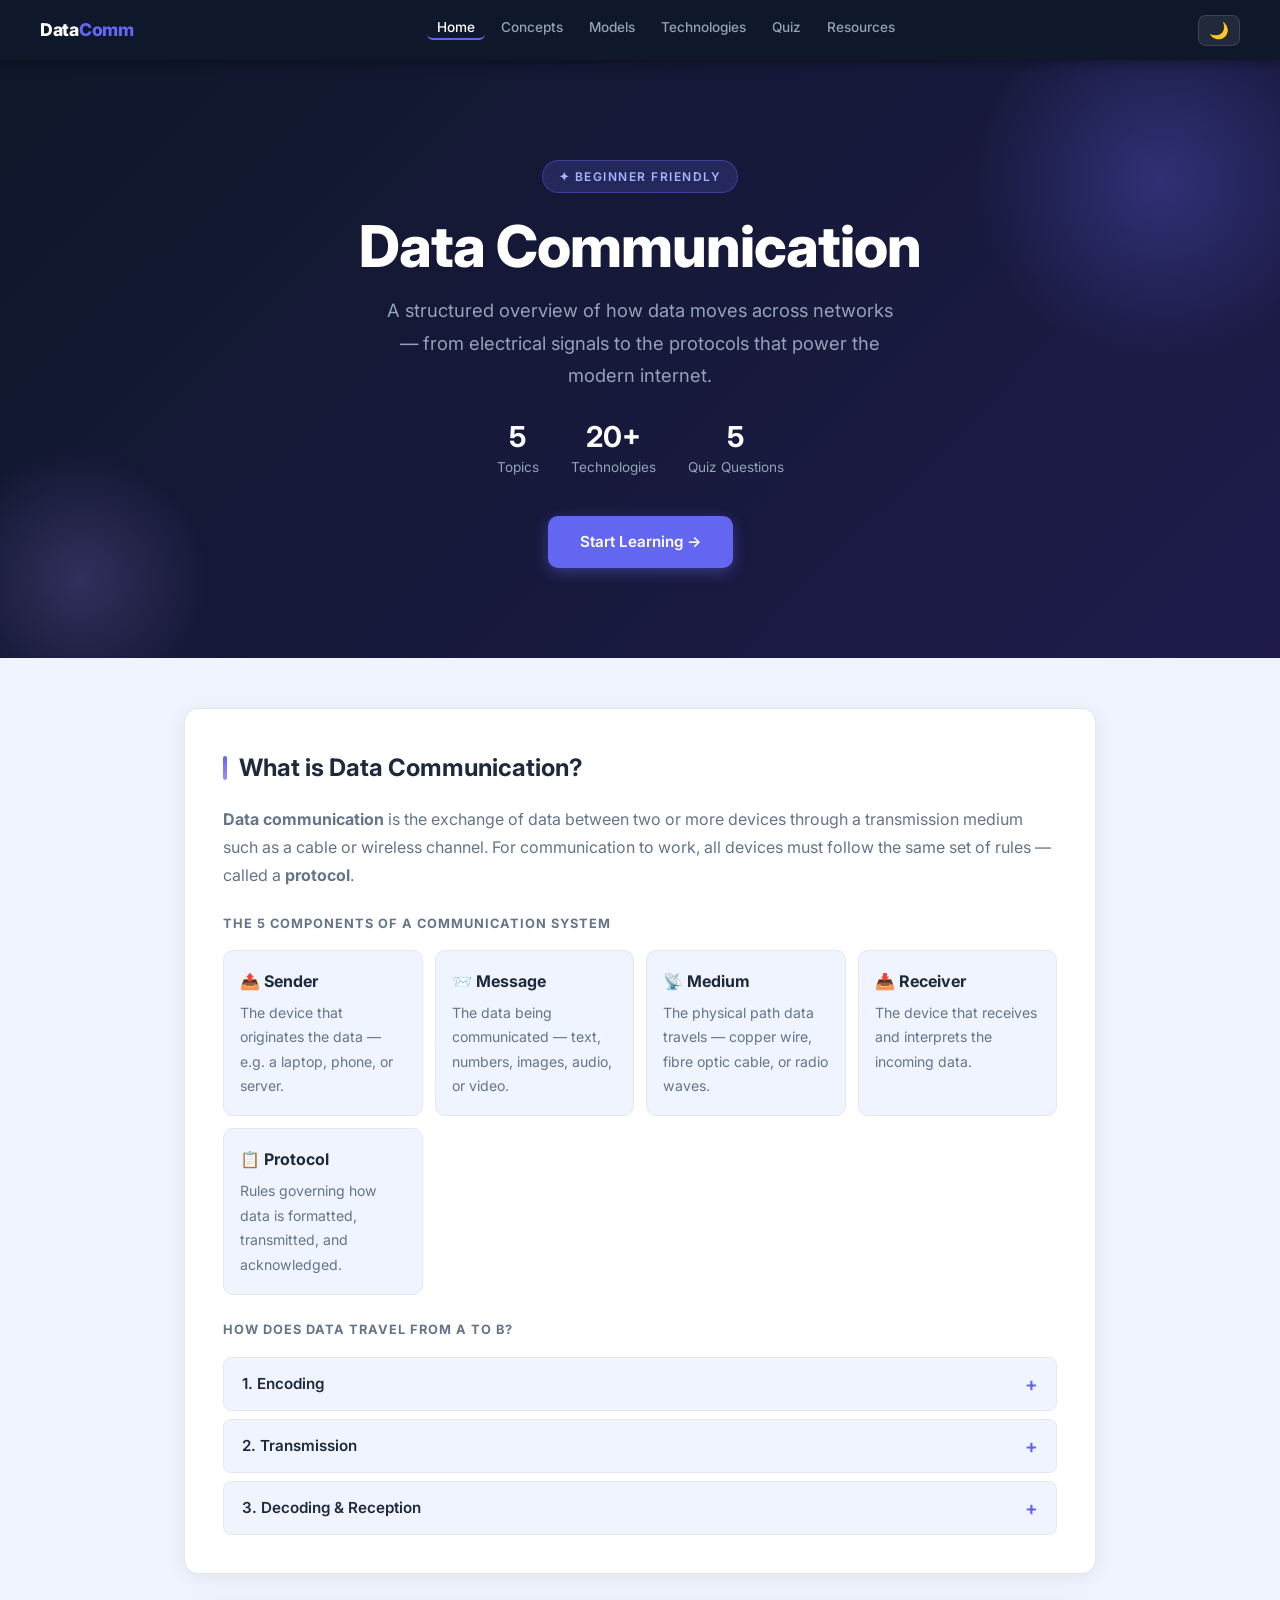
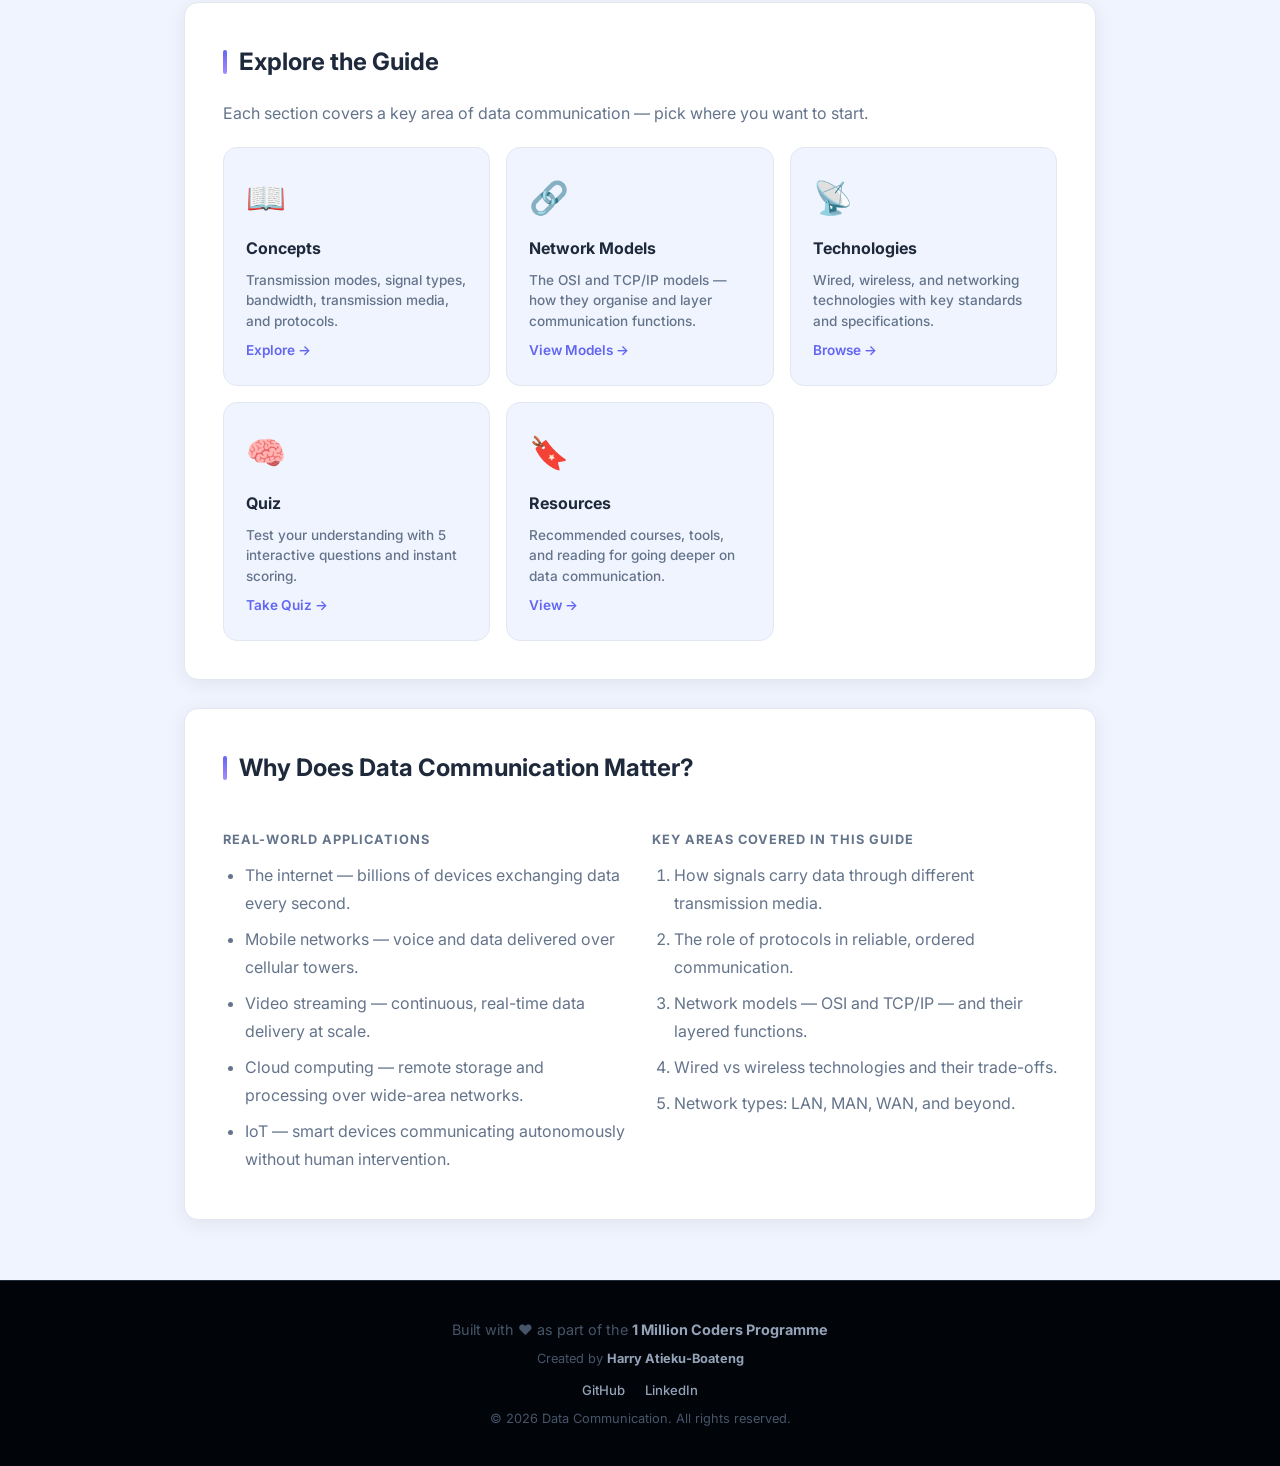
==== commit 3c9e5f98: "feat: rewrite all pages as Data Communication & Technologies summary" ====
--- a/index.html
+++ b/index.html
@@ -1,24 +1,21 @@
 ﻿<!DOCTYPE html>
 <html lang="en">
-
 <head>
     <meta charset="UTF-8" />
     <meta name="viewport" content="width=device-width, initial-scale=1.0" />
-    <meta name="description"
-        content="Learn HTML interactively — a beginner-friendly guide covering core concepts, a live playground, tag reference, quiz, and resources." />
-    <title>Learn HTML — Home</title>
+    <meta name="description" content="A beginner-friendly summary of data communication and its technologies — signals, protocols, network models, and wireless systems." />
+    <title>Data Communication — Home</title>
     <link rel="stylesheet" href="style.css" />
 </head>
-
 <body>
 
     <nav>
-        <a href="index.html" class="nav-brand">Learn<span>HTML</span></a>
+        <a href="index.html" class="nav-brand">Data<span>Comm</span></a>
         <ul>
             <li><a href="index.html" class="active">Home</a></li>
             <li><a href="concepts.html">Concepts</a></li>
-            <li><a href="playground.html">Playground</a></li>
-            <li><a href="tags.html">Tags</a></li>
+            <li><a href="playground.html">Models</a></li>
+            <li><a href="tags.html">Technologies</a></li>
             <li><a href="quiz.html">Quiz</a></li>
             <li><a href="resources.html">Resources</a></li>
         </ul>
@@ -28,11 +25,11 @@
 
     <header>
         <div class="badge">✦ Beginner Friendly</div>
-        <h1>Learn HTML</h1>
-        <p>An interactive guide to building your first webpage — from zero to confident.</p>
+        <h1>Data Communication</h1>
+        <p>A structured overview of how data moves across networks — from electrical signals to the protocols that power the modern internet.</p>
         <div class="header-stats">
-            <div class="stat"><span>5</span> Pages</div>
-            <div class="stat"><span>10</span> Tags Covered</div>
+            <div class="stat"><span>5</span> Topics</div>
+            <div class="stat"><span>20+</span> Technologies</div>
             <div class="stat"><span>5</span> Quiz Questions</div>
         </div>
         <a href="concepts.html" class="hero-btn">Start Learning →</a>
@@ -40,102 +37,100 @@
 
     <main>
 
-        <!-- What is HTML -->
         <section id="about" class="fade-in">
-            <h2>What is HTML?</h2>
-            <p>
-                <strong>HTML</strong> stands for <em>HyperText Markup Language</em>.
-                It is the standard language used to create and structure content on the web.
-                Every website you visit is built on HTML.
-            </p>
-            <img src="images/1.jpg" alt="HTML illustration" />
+            <h2>What is Data Communication?</h2>
+            <p><strong>Data communication</strong> is the exchange of data between two or more devices through a transmission medium such as a cable or wireless channel. For communication to work, all devices must follow the same set of rules — called a <strong>protocol</strong>.</p>
 
-            <h3>How does a browser read HTML?</h3>
+            <h3>The 5 Components of a Communication System</h3>
+            <div class="info-grid" style="grid-template-columns: repeat(auto-fill, minmax(180px,1fr));">
+                <div class="info-card"><strong>📤 Sender</strong><p>The device that originates the data — e.g. a laptop, phone, or server.</p></div>
+                <div class="info-card"><strong>📨 Message</strong><p>The data being communicated — text, numbers, images, audio, or video.</p></div>
+                <div class="info-card"><strong>📡 Medium</strong><p>The physical path data travels — copper wire, fibre optic cable, or radio waves.</p></div>
+                <div class="info-card"><strong>📥 Receiver</strong><p>The device that receives and interprets the incoming data.</p></div>
+                <div class="info-card"><strong>📋 Protocol</strong><p>Rules governing how data is formatted, transmitted, and acknowledged.</p></div>
+            </div>
+
+            <h3>How does data travel from A to B?</h3>
             <div class="accordion">
                 <div class="accordion-item">
-                    <button class="accordion-btn">1. Downloads the HTML file</button>
+                    <button class="accordion-btn">1. Encoding</button>
                     <div class="accordion-body">
-                        <p>When you visit a URL, the browser sends a request to a server and receives an HTML file in
-                            return.</p>
+                        <p>The sender converts the message into a suitable signal — digital data is encoded as electrical pulses, light pulses, or radio waves depending on the transmission medium used.</p>
                     </div>
                 </div>
                 <div class="accordion-item">
-                    <button class="accordion-btn">2. Parses the tags</button>
+                    <button class="accordion-btn">2. Transmission</button>
                     <div class="accordion-body">
-                        <p>The browser reads through the HTML top to bottom, recognising opening and closing tags and
-                            building a tree structure called the <strong>DOM</strong> (Document Object Model).</p>
+                        <p>The encoded signal travels through the medium. Factors such as distance, interference, and noise can degrade the signal — error-detection mechanisms help catch problems at this stage.</p>
                     </div>
                 </div>
                 <div class="accordion-item">
-                    <button class="accordion-btn">3. Renders the page</button>
+                    <button class="accordion-btn">3. Decoding &amp; Reception</button>
                     <div class="accordion-body">
-                        <p>Using the DOM tree, the browser calculates layout and paints pixels on your screen —
-                            producing the visual page you see.</p>
+                        <p>The receiver converts the incoming signal back into usable data and verifies its integrity using techniques like CRC (Cyclic Redundancy Check) or parity bits before passing it to the application.</p>
                     </div>
                 </div>
             </div>
         </section>
 
-        <!-- Site Navigation Cards -->
         <section class="fade-in">
             <h2>Explore the Guide</h2>
-            <p>Each section is its own dedicated page — pick where you want to start.</p>
+            <p>Each section covers a key area of data communication — pick where you want to start.</p>
             <div class="nav-cards">
                 <a href="concepts.html" class="nav-card">
                     <div class="nc-icon">📖</div>
                     <strong>Concepts</strong>
-                    <p>Elements, attributes, page structure, and headings — explained with interactive tabs and code
-                        examples.</p>
+                    <p>Transmission modes, signal types, bandwidth, transmission media, and protocols.</p>
                     <span class="nc-link">Explore →</span>
                 </a>
                 <a href="playground.html" class="nav-card">
-                    <div class="nc-icon">🧪</div>
-                    <strong>Playground</strong>
-                    <p>Type HTML and see it render live in a split-pane editor. No setup required.</p>
-                    <span class="nc-link">Try it →</span>
+                    <div class="nc-icon">🔗</div>
+                    <strong>Network Models</strong>
+                    <p>The OSI and TCP/IP models — how they organise and layer communication functions.</p>
+                    <span class="nc-link">View Models →</span>
                 </a>
                 <a href="tags.html" class="nav-card">
-                    <div class="nc-icon">🏷️</div>
-                    <strong>Tags Reference</strong>
-                    <p>A searchable table of the most commonly used HTML tags with examples.</p>
+                    <div class="nc-icon">📡</div>
+                    <strong>Technologies</strong>
+                    <p>Wired, wireless, and networking technologies with key standards and specifications.</p>
                     <span class="nc-link">Browse →</span>
                 </a>
                 <a href="quiz.html" class="nav-card">
                     <div class="nc-icon">🧠</div>
                     <strong>Quiz</strong>
-                    <p>Test what you have learned with 5 interactive questions and instant scoring.</p>
+                    <p>Test your understanding with 5 interactive questions and instant scoring.</p>
                     <span class="nc-link">Take Quiz →</span>
                 </a>
                 <a href="resources.html" class="nav-card">
-                    <div class="nc-icon">🔗</div>
+                    <div class="nc-icon">🔖</div>
                     <strong>Resources</strong>
-                    <p>Hand-picked links to the best HTML learning resources on the web.</p>
+                    <p>Recommended courses, tools, and reading for going deeper on data communication.</p>
                     <span class="nc-link">View →</span>
                 </a>
             </div>
         </section>
 
-        <!-- Why Learn HTML -->
         <section class="fade-in">
-            <h2>Why Learn HTML?</h2>
+            <h2>Why Does Data Communication Matter?</h2>
             <div class="two-col">
                 <div>
-                    <h3>Benefits</h3>
+                    <h3>Real-World Applications</h3>
                     <ul>
-                        <li>It is the foundation of every website on the internet.</li>
-                        <li>Easy to learn — you can write your first page in minutes.</li>
-                        <li>Works alongside CSS (styling) and JavaScript (behaviour).</li>
-                        <li>Opens the door to a career in web development.</li>
+                        <li>The internet — billions of devices exchanging data every second.</li>
+                        <li>Mobile networks — voice and data delivered over cellular towers.</li>
+                        <li>Video streaming — continuous, real-time data delivery at scale.</li>
+                        <li>Cloud computing — remote storage and processing over wide-area networks.</li>
+                        <li>IoT — smart devices communicating autonomously without human intervention.</li>
                     </ul>
                 </div>
                 <div>
-                    <h3>Steps to Get Started</h3>
+                    <h3>Key Areas Covered in This Guide</h3>
                     <ol>
-                        <li>Learn the basic HTML document structure.</li>
-                        <li>Understand common tags and their purpose.</li>
-                        <li>Build your first webpage.</li>
-                        <li>Style it with CSS.</li>
-                        <li>Add interactivity with JavaScript.</li>
+                        <li>How signals carry data through different transmission media.</li>
+                        <li>The role of protocols in reliable, ordered communication.</li>
+                        <li>Network models — OSI and TCP/IP — and their layered functions.</li>
+                        <li>Wired vs wireless technologies and their trade-offs.</li>
+                        <li>Network types: LAN, MAN, WAN, and beyond.</li>
                     </ol>
                 </div>
             </div>
@@ -150,13 +145,11 @@
         <p class="footer-sub">Created by <strong>Harry Atieku-Boateng</strong></p>
         <p class="footer-sub footer-links">
             <a href="https://github.com/hatieku-boateng" target="_blank" rel="noopener noreferrer">GitHub</a>
-            <a href="https://www.linkedin.com/in/harry-atieku-boateng-369700202/" target="_blank"
-                rel="noopener noreferrer">LinkedIn</a>
+            <a href="https://www.linkedin.com/in/harry-atieku-boateng-369700202/" target="_blank" rel="noopener noreferrer">LinkedIn</a>
         </p>
-        <p class="footer-sub">&copy; <span id="footerYear"></span> Learn HTML. All rights reserved.</p>
+        <p class="footer-sub">&copy; <span id="footerYear"></span> Data Communication. All rights reserved.</p>
     </footer>
 
     <script src="style.js"></script>
 </body>
-
 </html>
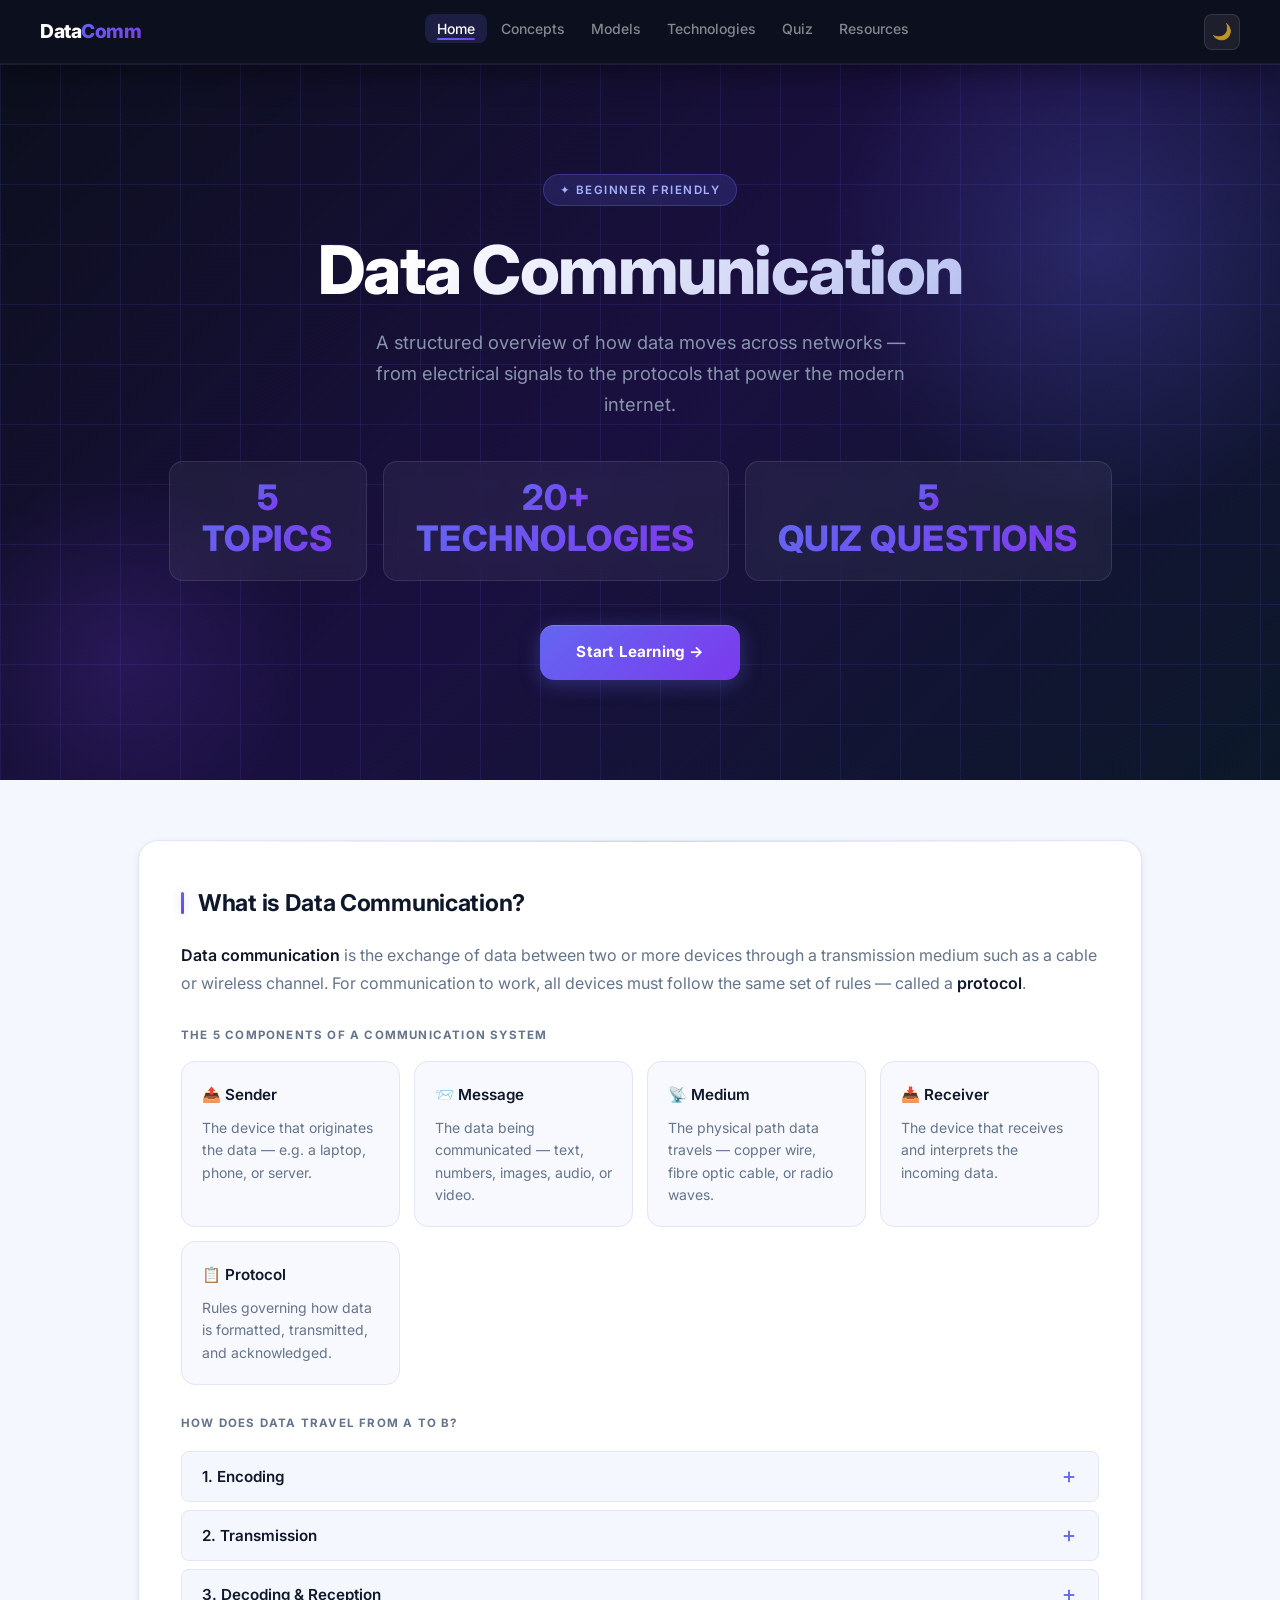
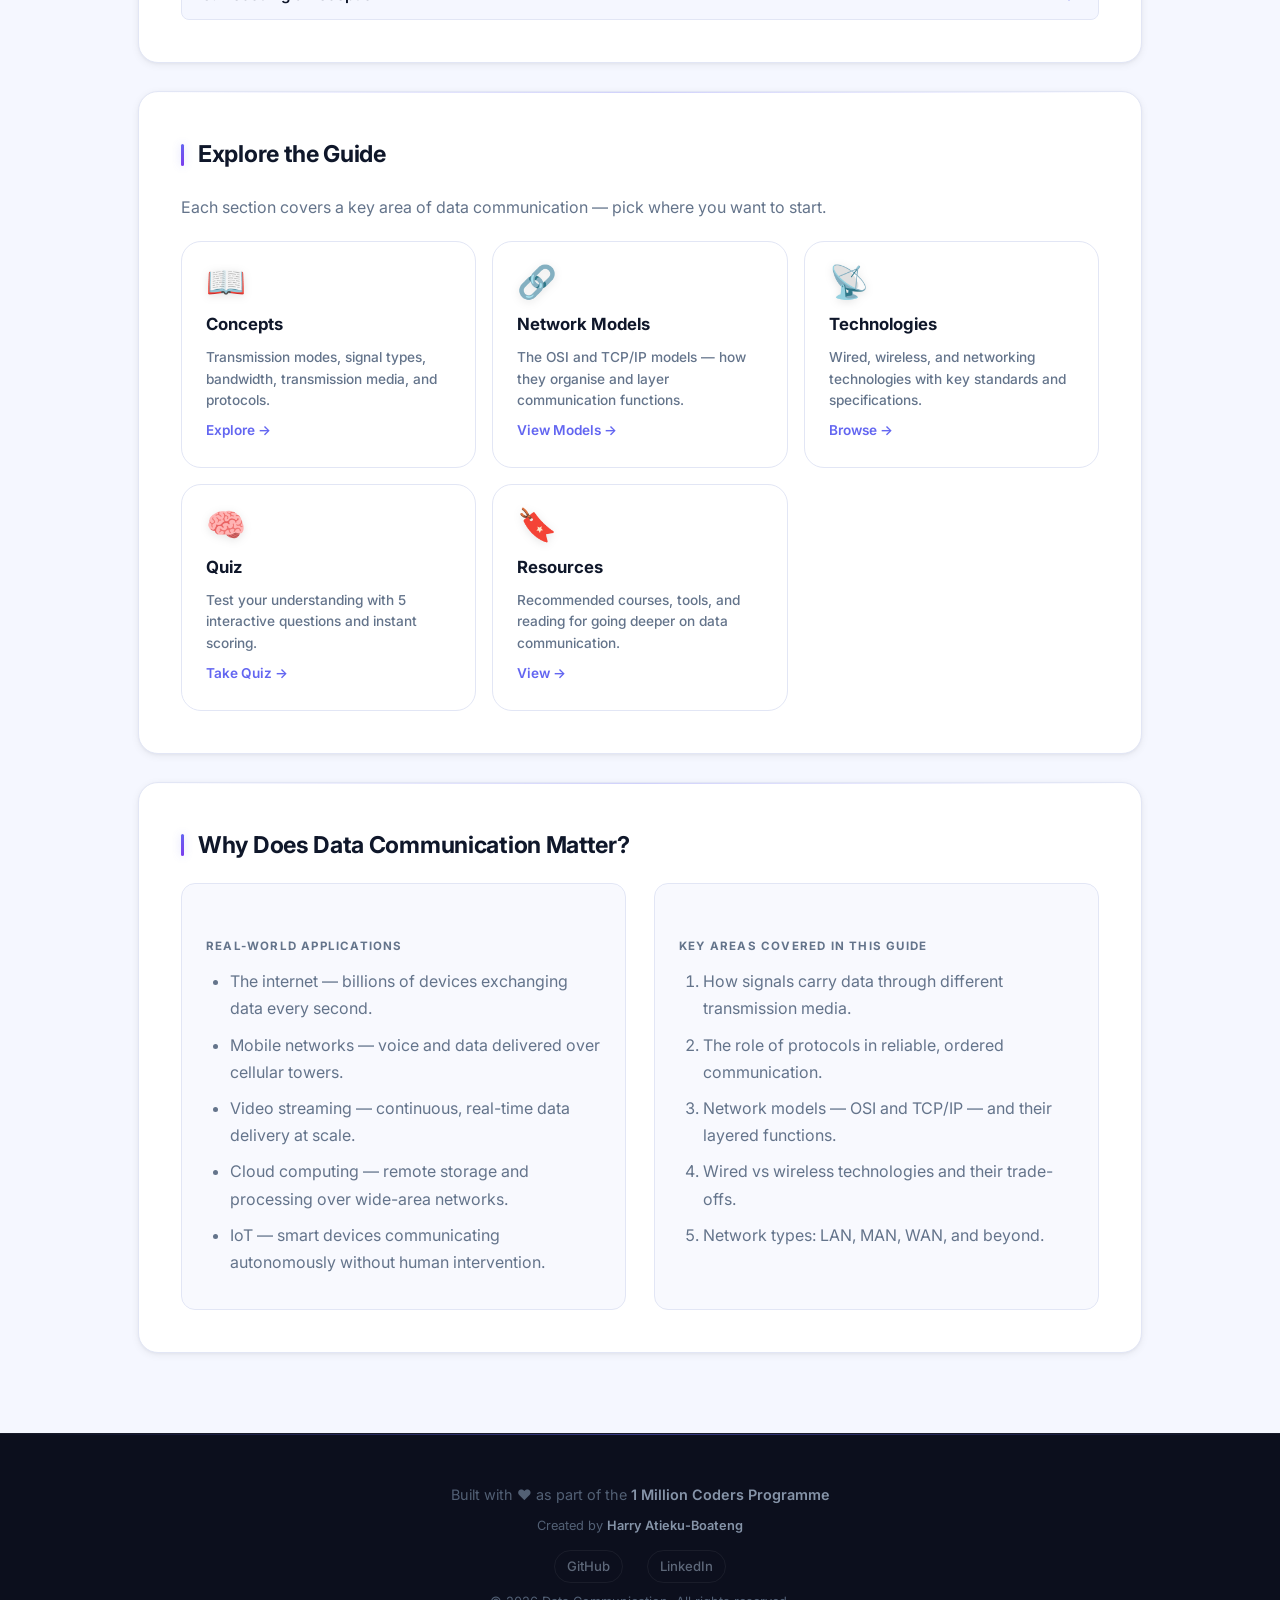
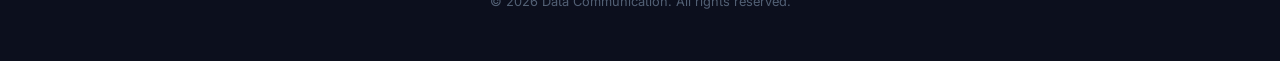
==== commit b4f19dbf: "feat: high-quality visual redesign — new design system, mobile nav, polished UI" ====
--- a/index.html
+++ b/index.html
@@ -1,12 +1,15 @@
 ﻿<!DOCTYPE html>
 <html lang="en">
+
 <head>
     <meta charset="UTF-8" />
     <meta name="viewport" content="width=device-width, initial-scale=1.0" />
-    <meta name="description" content="A beginner-friendly summary of data communication and its technologies — signals, protocols, network models, and wireless systems." />
+    <meta name="description"
+        content="A beginner-friendly summary of data communication and its technologies — signals, protocols, network models, and wireless systems." />
     <title>Data Communication — Home</title>
     <link rel="stylesheet" href="style.css" />
 </head>
+
 <body>
 
     <nav>
@@ -19,18 +22,25 @@
             <li><a href="quiz.html">Quiz</a></li>
             <li><a href="resources.html">Resources</a></li>
         </ul>
-        <button id="darkToggle" aria-label="Toggle dark mode">🌙</button>
+        <div class="nav-actions">
+            <button id="darkToggle" aria-label="Toggle dark mode">🌙</button>
+            <button id="navToggle" aria-label="Toggle navigation" aria-expanded="false">☰</button>
+        </div>
     </nav>
     <div id="progressBar"></div>
 
     <header>
+        <div class="hero-glow-2"></div>
         <div class="badge">✦ Beginner Friendly</div>
         <h1>Data Communication</h1>
-        <p>A structured overview of how data moves across networks — from electrical signals to the protocols that power the modern internet.</p>
+        <p>A structured overview of how data moves across networks — from electrical signals to the protocols that power
+            the modern internet.</p>
         <div class="header-stats">
-            <div class="stat"><span>5</span> Topics</div>
-            <div class="stat"><span>20+</span> Technologies</div>
-            <div class="stat"><span>5</span> Quiz Questions</div>
+            <div class="stat"><span data-target="5" data-suffix="">0</span><span class="stat-label">Topics</span></div>
+            <div class="stat"><span data-target="20" data-suffix="+">0+</span><span
+                    class="stat-label">Technologies</span></div>
+            <div class="stat"><span data-target="5" data-suffix="">0</span><span class="stat-label">Quiz
+                    Questions</span></div>
         </div>
         <a href="concepts.html" class="hero-btn">Start Learning →</a>
     </header>
@@ -39,15 +49,27 @@
 
         <section id="about" class="fade-in">
             <h2>What is Data Communication?</h2>
-            <p><strong>Data communication</strong> is the exchange of data between two or more devices through a transmission medium such as a cable or wireless channel. For communication to work, all devices must follow the same set of rules — called a <strong>protocol</strong>.</p>
+            <p><strong>Data communication</strong> is the exchange of data between two or more devices through a
+                transmission medium such as a cable or wireless channel. For communication to work, all devices must
+                follow the same set of rules — called a <strong>protocol</strong>.</p>
 
             <h3>The 5 Components of a Communication System</h3>
             <div class="info-grid" style="grid-template-columns: repeat(auto-fill, minmax(180px,1fr));">
-                <div class="info-card"><strong>📤 Sender</strong><p>The device that originates the data — e.g. a laptop, phone, or server.</p></div>
-                <div class="info-card"><strong>📨 Message</strong><p>The data being communicated — text, numbers, images, audio, or video.</p></div>
-                <div class="info-card"><strong>📡 Medium</strong><p>The physical path data travels — copper wire, fibre optic cable, or radio waves.</p></div>
-                <div class="info-card"><strong>📥 Receiver</strong><p>The device that receives and interprets the incoming data.</p></div>
-                <div class="info-card"><strong>📋 Protocol</strong><p>Rules governing how data is formatted, transmitted, and acknowledged.</p></div>
+                <div class="info-card"><strong>📤 Sender</strong>
+                    <p>The device that originates the data — e.g. a laptop, phone, or server.</p>
+                </div>
+                <div class="info-card"><strong>📨 Message</strong>
+                    <p>The data being communicated — text, numbers, images, audio, or video.</p>
+                </div>
+                <div class="info-card"><strong>📡 Medium</strong>
+                    <p>The physical path data travels — copper wire, fibre optic cable, or radio waves.</p>
+                </div>
+                <div class="info-card"><strong>📥 Receiver</strong>
+                    <p>The device that receives and interprets the incoming data.</p>
+                </div>
+                <div class="info-card"><strong>📋 Protocol</strong>
+                    <p>Rules governing how data is formatted, transmitted, and acknowledged.</p>
+                </div>
             </div>
 
             <h3>How does data travel from A to B?</h3>
@@ -55,19 +77,25 @@
                 <div class="accordion-item">
                     <button class="accordion-btn">1. Encoding</button>
                     <div class="accordion-body">
-                        <p>The sender converts the message into a suitable signal — digital data is encoded as electrical pulses, light pulses, or radio waves depending on the transmission medium used.</p>
+                        <p>The sender converts the message into a suitable signal — digital data is encoded as
+                            electrical pulses, light pulses, or radio waves depending on the transmission medium used.
+                        </p>
                     </div>
                 </div>
                 <div class="accordion-item">
                     <button class="accordion-btn">2. Transmission</button>
                     <div class="accordion-body">
-                        <p>The encoded signal travels through the medium. Factors such as distance, interference, and noise can degrade the signal — error-detection mechanisms help catch problems at this stage.</p>
+                        <p>The encoded signal travels through the medium. Factors such as distance, interference, and
+                            noise can degrade the signal — error-detection mechanisms help catch problems at this stage.
+                        </p>
                     </div>
                 </div>
                 <div class="accordion-item">
                     <button class="accordion-btn">3. Decoding &amp; Reception</button>
                     <div class="accordion-body">
-                        <p>The receiver converts the incoming signal back into usable data and verifies its integrity using techniques like CRC (Cyclic Redundancy Check) or parity bits before passing it to the application.</p>
+                        <p>The receiver converts the incoming signal back into usable data and verifies its integrity
+                            using techniques like CRC (Cyclic Redundancy Check) or parity bits before passing it to the
+                            application.</p>
                     </div>
                 </div>
             </div>
@@ -145,11 +173,13 @@
         <p class="footer-sub">Created by <strong>Harry Atieku-Boateng</strong></p>
         <p class="footer-sub footer-links">
             <a href="https://github.com/hatieku-boateng" target="_blank" rel="noopener noreferrer">GitHub</a>
-            <a href="https://www.linkedin.com/in/harry-atieku-boateng-369700202/" target="_blank" rel="noopener noreferrer">LinkedIn</a>
+            <a href="https://www.linkedin.com/in/harry-atieku-boateng-369700202/" target="_blank"
+                rel="noopener noreferrer">LinkedIn</a>
         </p>
         <p class="footer-sub">&copy; <span id="footerYear"></span> Data Communication. All rights reserved.</p>
     </footer>
 
     <script src="style.js"></script>
 </body>
+
 </html>
--- a/style.css
+++ b/style.css
@@ -1,528 +1,1068 @@
-﻿/* == Google Fonts == */
-@import url('https://fonts.googleapis.com/css2?family=Inter:wght@400;500;600;700;800&family=Fira+Code:wght@400;500&display=swap');
-
-/* == CSS Variables (Light Mode) == */
+﻿/* ============================================================
+   DATA COMM — style.css
+   High-quality, polished design system
+   ============================================================ */
+
+/* == Google Fonts == */
+@import url('https://fonts.googleapis.com/css2?family=Inter:ital,opsz,wght@0,14..32,300;0,14..32,400;0,14..32,500;0,14..32,600;0,14..32,700;0,14..32,800;1,14..32,400&family=Fira+Code:wght@400;500&display=swap');
+
+/* ============================================================
+   CSS VARIABLES
+   ============================================================ */
 :root {
-    --color-bg: #f0f4ff;
-    --color-surface: #ffffff;
-    --color-primary: #0f172a;
-    --color-secondary: #1e293b;
-    --color-accent: #6366f1;
-    --color-accent-hover: #4f46e5;
-    --color-accent-light: rgba(99, 102, 241, 0.1);
-    --color-text: #1e293b;
-    --color-muted: #64748b;
-    --color-border: #e2e8f0;
-    --color-code-bg: #f1f5f9;
-    --radius: 14px;
-    --shadow-sm: 0 1px 4px rgba(0, 0, 0, 0.06);
-    --shadow-md: 0 4px 20px rgba(0, 0, 0, 0.07);
-    --shadow-lg: 0 12px 40px rgba(0, 0, 0, 0.1);
-    --transition: 0.22s ease;
-    --nav-bg: #0f172a;
-    --header-gradient: linear-gradient(135deg, #0f172a 0%, #1e1b4b 100%);
+    /* Core palette */
+    --clr-bg:            #f5f7ff;
+    --clr-bg-alt:        #eef1fb;
+    --clr-surface:       #ffffff;
+    --clr-surface-2:     #f8f9fe;
+    --clr-border:        #e2e6f5;
+    --clr-border-strong: #c7cee8;
+
+    /* Text */
+    --clr-text:          #0f172a;
+    --clr-text-secondary:#334155;
+    --clr-muted:         #64748b;
+    --clr-muted-light:   #94a3b8;
+
+    /* Accent — indigo + violet */
+    --clr-accent:        #6366f1;
+    --clr-accent-dark:   #4f46e5;
+    --clr-accent-light:  rgba(99,102,241,0.1);
+    --clr-accent-glow:   rgba(99,102,241,0.25);
+    --clr-violet:        #7c3aed;
+    --clr-violet-light:  rgba(124,58,237,0.1);
+
+    /* Semantic */
+    --clr-success:       #10b981;
+    --clr-success-bg:    #d1fae5;
+    --clr-error:         #ef4444;
+    --clr-error-bg:      #fee2e2;
+    --clr-warning:       #f59e0b;
+
+    /* Navigation */
+    --nav-bg:            #0c0f1d;
+    --nav-height:        64px;
+
+    /* Gradients */
+    --grad-hero:         linear-gradient(135deg, #0c0f1d 0%, #1a1040 50%, #0c1829 100%);
+    --grad-accent:       linear-gradient(135deg, #6366f1, #7c3aed);
+    --grad-surface:      linear-gradient(180deg, var(--clr-surface) 0%, var(--clr-surface-2) 100%);
+    --grad-text:         linear-gradient(135deg, #6366f1, #a78bfa);
+    --grad-muted:        linear-gradient(135deg, #6366f1, #06b6d4);
+
+    /* Shadows */
+    --shadow-xs:         0 1px 3px rgba(0,0,0,0.05);
+    --shadow-sm:         0 2px 8px rgba(0,0,0,0.06), 0 1px 3px rgba(0,0,0,0.04);
+    --shadow-md:         0 4px 24px rgba(0,0,0,0.07), 0 2px 8px rgba(0,0,0,0.04);
+    --shadow-lg:         0 12px 48px rgba(0,0,0,0.10), 0 4px 16px rgba(0,0,0,0.06);
+    --shadow-xl:         0 24px 80px rgba(0,0,0,0.14);
+    --shadow-accent:     0 4px 20px rgba(99,102,241,0.35);
+
+    /* Tokens */
+    --radius-sm:         8px;
+    --radius:            14px;
+    --radius-lg:         20px;
+    --radius-xl:         28px;
+    --transition:        0.2s ease;
+    --transition-bounce: 0.25s cubic-bezier(0.34, 1.56, 0.64, 1);
+    --font-code:         'Fira Code', 'Cascadia Code', 'Courier New', monospace;
+    --max-w:             1060px;
 }
 
 /* == Dark Mode == */
 body.dark {
-    --color-bg: #0d1117;
-    --color-surface: #161b22;
-    --color-primary: #e2e8f0;
-    --color-secondary: #94a3b8;
-    --color-text: #e2e8f0;
-    --color-muted: #94a3b8;
-    --color-border: #30363d;
-    --color-code-bg: #1e2530;
-    --shadow-md: 0 4px 20px rgba(0, 0, 0, 0.4);
-    --nav-bg: #010409;
-    --header-gradient: linear-gradient(135deg, #010409 0%, #0d0f2b 100%);
-}
-
-/* == Reset & Base == */
-*,
-*::before,
-*::after {
-    margin: 0;
-    padding: 0;
+    --clr-bg:            #0d1117;
+    --clr-bg-alt:        #111827;
+    --clr-surface:       #161c2d;
+    --clr-surface-2:     #1a2236;
+    --clr-border:        #252f47;
+    --clr-border-strong: #3a4568;
+    --clr-text:          #e2e8f0;
+    --clr-text-secondary:#b0bdd4;
+    --clr-muted:         #8898aa;
+    --clr-muted-light:   #64748b;
+    --clr-accent-light:  rgba(99,102,241,0.15);
+    --clr-accent-glow:   rgba(99,102,241,0.3);
+    --clr-violet-light:  rgba(124,58,237,0.15);
+    --clr-success-bg:    rgba(16,185,129,0.15);
+    --clr-error-bg:      rgba(239,68,68,0.15);
+    --nav-bg:            #080b14;
+    --grad-hero:         linear-gradient(135deg, #050810 0%, #100828 50%, #050d1a 100%);
+    --shadow-md:         0 4px 24px rgba(0,0,0,0.35), 0 2px 8px rgba(0,0,0,0.2);
+    --shadow-lg:         0 12px 48px rgba(0,0,0,0.5), 0 4px 16px rgba(0,0,0,0.3);
+}
+
+/* ============================================================
+   RESET & BASE
+   ============================================================ */
+*, *::before, *::after {
+    margin: 0; padding: 0;
     box-sizing: border-box;
 }
 
-html {
-    scroll-behavior: smooth;
-}
+html { scroll-behavior: smooth; }
 
 body {
-    font-family: 'Inter', 'Segoe UI', sans-serif;
-    background-color: var(--color-bg);
-    color: var(--color-text);
+    font-family: 'Inter', 'Segoe UI', system-ui, sans-serif;
+    background: var(--clr-bg);
+    color: var(--clr-text);
     line-height: 1.75;
     font-size: 16px;
-    transition: background-color 0.3s ease, color 0.3s ease;
-}
-
-/* == Progress Bar == */
+    transition: background 0.3s ease, color 0.3s ease;
+    -webkit-font-smoothing: antialiased;
+}
+
+img {
+    display: block; max-width: 100%;
+    border-radius: var(--radius);
+    border: 1px solid var(--clr-border);
+    box-shadow: var(--shadow-md);
+}
+
+/* ============================================================
+   SCROLL PROGRESS BAR
+   ============================================================ */
 #progressBar {
     position: fixed;
-    top: 60px;
+    top: var(--nav-height);
     left: 0;
     height: 3px;
     width: 0%;
-    background: linear-gradient(90deg, var(--color-accent), #a78bfa);
+    background: var(--grad-accent);
     z-index: 200;
-    transition: width 0.1s linear;
-}
-
-/* == Navigation == */
+    transition: width 0.08s linear;
+    border-radius: 0 3px 3px 0;
+    box-shadow: 0 0 12px var(--clr-accent-glow);
+}
+
+/* ============================================================
+   NAVIGATION
+   ============================================================ */
 nav {
-    background-color: var(--nav-bg);
+    background: var(--nav-bg);
     padding: 0 40px;
     display: flex;
     align-items: center;
     justify-content: space-between;
-    height: 60px;
+    height: var(--nav-height);
     position: sticky;
     top: 0;
     z-index: 100;
-    box-shadow: 0 2px 12px rgba(0, 0, 0, 0.4);
+    backdrop-filter: blur(12px);
+    -webkit-backdrop-filter: blur(12px);
+    border-bottom: 1px solid rgba(255,255,255,0.06);
+    box-shadow: 0 1px 0 rgba(255,255,255,0.04), 0 4px 32px rgba(0,0,0,0.5);
 }
 
 .nav-brand {
     color: #fff;
-    font-size: 1.1rem;
+    font-size: 1.2rem;
     font-weight: 800;
     text-decoration: none;
-    letter-spacing: -0.3px;
+    letter-spacing: -0.5px;
+    display: flex;
+    align-items: center;
+    gap: 0;
 }
 
 .nav-brand span {
-    color: var(--color-accent);
+    background: var(--grad-accent);
+    -webkit-background-clip: text;
+    -webkit-text-fill-color: transparent;
+    background-clip: text;
 }
 
 nav ul {
     list-style: none;
     display: flex;
-    gap: 6px;
+    gap: 2px;
     padding: 0;
 }
 
 nav ul li a {
-    color: #94a3b8;
-    font-size: 0.85rem;
+    color: rgba(255,255,255,0.5);
+    font-size: 0.875rem;
     font-weight: 500;
     text-decoration: none;
-    padding: 5px 10px;
-    border-radius: 6px;
+    padding: 6px 12px;
+    border-radius: var(--radius-sm);
     transition: color var(--transition), background var(--transition);
+    position: relative;
 }
 
 nav ul li a:hover {
-    color: #fff;
-    background-color: rgba(255, 255, 255, 0.08);
+    color: rgba(255,255,255,0.9);
+    background: rgba(255,255,255,0.07);
     text-decoration: none;
 }
 
 nav ul li a.active {
     color: #fff;
-    border-bottom: 2px solid var(--color-accent);
-    padding-bottom: 3px;
+    background: rgba(99,102,241,0.18);
+}
+
+nav ul li a.active::after {
+    content: '';
+    position: absolute;
+    bottom: 3px;
+    left: 12px;
+    right: 12px;
+    height: 2px;
+    background: var(--grad-accent);
+    border-radius: 2px;
+}
+
+/* Nav right cluster */
+.nav-actions {
+    display: flex;
+    align-items: center;
+    gap: 10px;
 }
 
 #darkToggle {
-    background: rgba(255, 255, 255, 0.08);
-    border: 1px solid rgba(255, 255, 255, 0.12);
-    color: #fff;
-    border-radius: 8px;
-    padding: 5px 10px;
+    background: rgba(255,255,255,0.07);
+    border: 1px solid rgba(255,255,255,0.1);
+    color: rgba(255,255,255,0.7);
+    border-radius: var(--radius-sm);
+    width: 36px;
+    height: 36px;
+    display: flex;
+    align-items: center;
+    justify-content: center;
     cursor: pointer;
     font-size: 1rem;
+    transition: background var(--transition), color var(--transition), border-color var(--transition);
+    flex-shrink: 0;
+}
+
+#darkToggle:hover {
+    background: rgba(255,255,255,0.13);
+    color: #fff;
+    border-color: rgba(255,255,255,0.2);
+}
+
+/* Mobile hamburger */
+#navToggle {
+    display: none;
+    background: rgba(255,255,255,0.07);
+    border: 1px solid rgba(255,255,255,0.1);
+    color: rgba(255,255,255,0.7);
+    border-radius: var(--radius-sm);
+    width: 36px;
+    height: 36px;
+    align-items: center;
+    justify-content: center;
+    cursor: pointer;
+    font-size: 1.15rem;
     transition: background var(--transition);
-}
-
-#darkToggle:hover {
-    background: rgba(255, 255, 255, 0.15);
-}
-
-/* == Header == */
+    flex-shrink: 0;
+}
+
+#navToggle:hover { background: rgba(255,255,255,0.13); }
+
+/* ============================================================
+   HERO / HEADER
+   ============================================================ */
 header {
-    background: var(--header-gradient);
+    background: var(--grad-hero);
     color: #fff;
-    padding: 100px 40px 90px;
+    padding: 110px 40px 100px;
     text-align: center;
     position: relative;
     overflow: hidden;
-}
-
+    isolation: isolate;
+}
+
+/* Mesh grid overlay */
 header::before {
     content: '';
     position: absolute;
-    top: -80px;
-    right: -80px;
-    width: 400px;
-    height: 400px;
-    background: radial-gradient(circle, rgba(99, 102, 241, 0.3) 0%, transparent 65%);
+    inset: 0;
+    background-image:
+        linear-gradient(rgba(99,102,241,0.12) 1px, transparent 1px),
+        linear-gradient(90deg, rgba(99,102,241,0.12) 1px, transparent 1px);
+    background-size: 60px 60px;
     pointer-events: none;
-}
-
+    z-index: -1;
+}
+
+/* Glow orbs */
 header::after {
     content: '';
     position: absolute;
-    bottom: -60px;
-    left: -60px;
-    width: 280px;
-    height: 280px;
-    background: radial-gradient(circle, rgba(167, 139, 250, 0.2) 0%, transparent 65%);
+    top: -120px;
+    right: -120px;
+    width: 600px;
+    height: 600px;
+    background: radial-gradient(circle, rgba(99,102,241,0.25) 0%, transparent 65%);
     pointer-events: none;
+    z-index: -1;
+}
+
+.hero-glow-2 {
+    position: absolute;
+    bottom: -80px;
+    left: -80px;
+    width: 400px;
+    height: 400px;
+    background: radial-gradient(circle, rgba(124,58,237,0.18) 0%, transparent 65%);
+    pointer-events: none;
+    z-index: -1;
 }
 
 header .badge {
-    display: inline-block;
-    background: rgba(99, 102, 241, 0.2);
+    display: inline-flex;
+    align-items: center;
+    gap: 6px;
+    background: rgba(99,102,241,0.18);
     color: #a5b4fc;
-    border: 1px solid rgba(99, 102, 241, 0.4);
+    border: 1px solid rgba(99,102,241,0.35);
     padding: 5px 16px;
     border-radius: 999px;
-    font-size: 0.75rem;
+    font-size: 0.72rem;
     font-weight: 600;
     letter-spacing: 1.5px;
     text-transform: uppercase;
-    margin-bottom: 22px;
+    margin-bottom: 28px;
+    backdrop-filter: blur(8px);
 }
 
 header h1 {
-    font-size: 3.6rem;
+    font-size: clamp(2.6rem, 6vw, 4.2rem);
     font-weight: 800;
-    letter-spacing: -1px;
-    line-height: 1.1;
-    margin-bottom: 16px;
-}
-
-header>p {
+    letter-spacing: -1.5px;
+    line-height: 1.08;
+    margin-bottom: 20px;
+    background: linear-gradient(135deg, #fff 30%, rgba(165,180,252,0.9) 100%);
+    -webkit-background-clip: text;
+    -webkit-text-fill-color: transparent;
+    background-clip: text;
+}
+
+header > p {
     font-size: 1.15rem;
-    color: #94a3b8;
-    max-width: 520px;
-    margin: 0 auto 32px;
+    color: rgba(148,163,184,0.9);
+    max-width: 540px;
+    margin: 0 auto 40px;
+    line-height: 1.7;
 }
 
 .header-stats {
     display: flex;
     justify-content: center;
-    gap: 32px;
-    margin-bottom: 36px;
+    gap: 16px;
+    margin-bottom: 44px;
+    flex-wrap: wrap;
 }
 
 .stat {
-    color: #94a3b8;
-    font-size: 0.85rem;
+    display: flex;
+    flex-direction: column;
+    align-items: center;
+    background: rgba(255,255,255,0.05);
+    border: 1px solid rgba(255,255,255,0.1);
+    border-radius: var(--radius);
+    padding: 18px 32px;
+    backdrop-filter: blur(8px);
+    min-width: 120px;
+    transition: background var(--transition), border-color var(--transition), transform var(--transition-bounce);
+}
+
+.stat:hover {
+    background: rgba(255,255,255,0.09);
+    border-color: rgba(99,102,241,0.4);
+    transform: translateY(-3px);
 }
 
 .stat span {
-    display: block;
-    font-size: 1.8rem;
+    font-size: 2.2rem;
+    font-weight: 800;
+    line-height: 1;
+    margin-bottom: 6px;
+    background: var(--grad-accent);
+    -webkit-background-clip: text;
+    -webkit-text-fill-color: transparent;
+    background-clip: text;
+}
+
+.stat-label {
+    font-size: 0.78rem;
+    color: rgba(148,163,184,0.8);
+    font-weight: 500;
+    text-transform: uppercase;
+    letter-spacing: 0.5px;
+}
+
+.hero-btn {
+    display: inline-flex;
+    align-items: center;
+    gap: 8px;
+    background: var(--grad-accent);
+    color: #fff;
+    padding: 14px 36px;
+    border-radius: var(--radius);
     font-weight: 700;
-    color: #fff;
-    line-height: 1;
-    margin-bottom: 4px;
-}
-
-.hero-btn {
-    display: inline-block;
-    background: var(--color-accent);
-    color: #fff;
-    padding: 13px 32px;
-    border-radius: 10px;
-    font-weight: 600;
     font-size: 0.95rem;
     text-decoration: none;
-    transition: background var(--transition), transform var(--transition);
-    box-shadow: 0 4px 14px rgba(99, 102, 241, 0.4);
+    transition: transform var(--transition-bounce), box-shadow var(--transition), opacity var(--transition);
+    box-shadow: var(--shadow-accent), 0 1px 0 rgba(255,255,255,0.15) inset;
+    letter-spacing: 0.2px;
 }
 
 .hero-btn:hover {
-    background: var(--color-accent-hover);
     transform: translateY(-2px);
+    box-shadow: 0 8px 32px rgba(99,102,241,0.5);
     text-decoration: none;
     color: #fff;
-}
-
-/* == Main == */
+    opacity: 0.95;
+}
+
+/* ============================================================
+   MAIN LAYOUT
+   ============================================================ */
 main {
-    max-width: 960px;
-    margin: 50px auto 60px;
-    padding: 0 24px;
+    max-width: var(--max-w);
+    margin: 60px auto 80px;
+    padding: 0 28px;
     display: flex;
     flex-direction: column;
     gap: 28px;
 }
 
-/* == Sections == */
+/* ============================================================
+   SECTIONS
+   ============================================================ */
 section {
-    background-color: var(--color-surface);
-    border-radius: var(--radius);
-    padding: 38px;
+    background: var(--clr-surface);
+    border-radius: var(--radius-lg);
+    padding: 42px;
+    box-shadow: var(--shadow-sm);
+    border: 1px solid var(--clr-border);
+    transition: box-shadow 0.3s ease, border-color 0.3s ease;
+    position: relative;
+    overflow: hidden;
+}
+
+section:hover {
     box-shadow: var(--shadow-md);
-    border: 1px solid var(--color-border);
-    transition: box-shadow var(--transition);
-}
-
-section:hover {
-    box-shadow: var(--shadow-lg);
+    border-color: var(--clr-border-strong);
+}
+
+/* Subtle top gradient line */
+section::before {
+    content: '';
+    position: absolute;
+    top: 0; left: 0; right: 0;
+    height: 1px;
+    background: linear-gradient(90deg, transparent, rgba(99,102,241,0.3), transparent);
+    pointer-events: none;
 }
 
 section h2 {
-    font-size: 1.5rem;
+    font-size: 1.45rem;
     font-weight: 700;
-    color: var(--color-text);
-    margin-bottom: 16px;
+    color: var(--clr-text);
+    margin-bottom: 18px;
     display: flex;
     align-items: center;
-    gap: 12px;
+    gap: 14px;
+    letter-spacing: -0.3px;
 }
 
 section h2::before {
     content: '';
     display: inline-block;
-    width: 4px;
-    height: 24px;
-    background: linear-gradient(180deg, var(--color-accent), #a78bfa);
+    width: 3px;
+    height: 22px;
+    background: var(--grad-accent);
     border-radius: 4px;
     flex-shrink: 0;
+    box-shadow: 0 0 8px var(--clr-accent-glow);
 }
 
 section h3 {
-    font-size: 0.8rem;
+    font-size: 0.72rem;
     font-weight: 700;
-    color: var(--color-muted);
-    margin: 24px 0 10px;
+    color: var(--clr-muted);
+    margin: 28px 0 12px;
     text-transform: uppercase;
-    letter-spacing: 1px;
+    letter-spacing: 1.2px;
 }
 
 section p {
-    color: var(--color-muted);
-    margin-bottom: 12px;
-}
-
-/* == Image == */
-img {
-    display: block;
-    max-width: 100%;
-    border-radius: 12px;
-    margin-top: 20px;
-    box-shadow: var(--shadow-md);
-    border: 1px solid var(--color-border);
-}
-
-/* == Lists == */
-ul,
-ol {
-    padding-left: 22px;
-    color: var(--color-muted);
-}
-
-ul li,
-ol li {
-    margin-bottom: 8px;
-}
-
-/* == Code == */
+    color: var(--clr-muted);
+    margin-bottom: 14px;
+    line-height: 1.75;
+}
+
+section ul, section ol {
+    padding-left: 24px;
+    color: var(--clr-muted);
+}
+
+section ul li, section ol li {
+    margin-bottom: 9px;
+    line-height: 1.7;
+}
+
+/* ============================================================
+   TYPOGRAPHY HELPERS
+   ============================================================ */
 code {
-    background-color: var(--color-code-bg);
-    color: var(--color-accent);
+    background: var(--clr-accent-light);
+    color: var(--clr-accent);
     padding: 2px 8px;
     border-radius: 5px;
     font-size: 0.875em;
-    font-family: 'Fira Code', 'Courier New', monospace;
-    border: 1px solid var(--color-border);
+    font-family: var(--font-code);
+    border: 1px solid rgba(99,102,241,0.2);
     font-weight: 500;
     cursor: pointer;
     transition: background var(--transition);
 }
 
-code:hover {
-    background-color: var(--color-accent-light);
-}
-
-/* == Accordion == */
-.accordion {
+code:hover { background: rgba(99,102,241,0.18); }
+
+strong { color: var(--clr-text); font-weight: 600; }
+
+a {
+    color: var(--clr-accent);
+    text-decoration: none;
+    font-weight: 500;
+    transition: color var(--transition);
+}
+
+a:hover { color: var(--clr-accent-dark); text-decoration: underline; }
+
+/* ============================================================
+   LISTS (general)
+   ============================================================ */
+ul, ol {
+    padding-left: 22px;
+    color: var(--clr-muted);
+}
+
+ul li, ol li { margin-bottom: 8px; }
+
+/* ============================================================
+   INFO GRID
+   ============================================================ */
+.info-grid {
+    display: grid;
+    grid-template-columns: 1fr 1fr;
+    gap: 14px;
+    margin-top: 16px;
+}
+
+.info-card {
+    padding: 20px;
+    border: 1px solid var(--clr-border);
+    border-radius: var(--radius);
+    background: var(--clr-surface-2);
+    position: relative;
+    transition: transform var(--transition-bounce), box-shadow var(--transition), border-color var(--transition);
+    overflow: hidden;
+}
+
+.info-card::before {
+    content: '';
+    position: absolute;
+    left: 0; top: 0; bottom: 0;
+    width: 3px;
+    background: var(--grad-accent);
+    border-radius: 0 2px 2px 0;
+    opacity: 0;
+    transition: opacity var(--transition);
+}
+
+.info-card:hover {
+    transform: translateY(-2px);
+    box-shadow: var(--shadow-md);
+    border-color: var(--clr-accent);
+}
+
+.info-card:hover::before { opacity: 1; }
+
+.info-card strong {
+    display: block;
+    margin-bottom: 8px;
+    font-size: 0.95rem;
+    color: var(--clr-text);
+}
+
+.info-card p {
+    font-size: 0.875rem;
+    color: var(--clr-muted);
+    margin: 0;
+    line-height: 1.6;
+}
+
+/* ============================================================
+   NAV CARDS (home page)
+   ============================================================ */
+.nav-cards {
+    display: grid;
+    grid-template-columns: repeat(auto-fill, minmax(260px, 1fr));
+    gap: 16px;
+    margin-top: 20px;
+}
+
+.nav-cards-compact {
+    grid-template-columns: repeat(auto-fill, minmax(200px, 1fr));
+}
+
+.nav-card {
     display: flex;
     flex-direction: column;
     gap: 8px;
+    padding: 24px;
+    border: 1px solid var(--clr-border);
+    border-radius: var(--radius-lg);
+    background: var(--clr-surface);
+    text-decoration: none;
+    color: var(--clr-text);
+    position: relative;
+    overflow: hidden;
+    transition: transform var(--transition-bounce), box-shadow var(--transition), border-color var(--transition);
+}
+
+.nav-card::before {
+    content: '';
+    position: absolute;
+    inset: 0;
+    background: var(--grad-accent);
+    opacity: 0;
+    transition: opacity 0.3s ease;
+    z-index: 0;
+}
+
+.nav-card > * { position: relative; z-index: 1; }
+
+.nav-card:hover {
+    transform: translateY(-4px);
+    box-shadow: var(--shadow-lg);
+    border-color: var(--clr-accent);
+    text-decoration: none;
+}
+
+.nav-card:hover::before { opacity: 0.04; }
+
+.nc-icon {
+    font-size: 2rem;
+    line-height: 1;
+    margin-bottom: 4px;
+    filter: drop-shadow(0 2px 4px rgba(0,0,0,0.1));
+}
+
+.nav-card strong {
+    font-size: 1.05rem;
+    font-weight: 700;
+    color: var(--clr-text);
+}
+
+.nav-card p {
+    font-size: 0.855rem;
+    color: var(--clr-muted);
+    margin: 0;
+    line-height: 1.55;
+    flex: 1;
+}
+
+.nc-link {
+    font-size: 0.85rem;
+    font-weight: 600;
+    color: var(--clr-accent);
+    margin-top: auto;
+    display: flex;
+    align-items: center;
+    gap: 4px;
+    transition: gap var(--transition);
+}
+
+.nav-card:hover .nc-link { gap: 8px; }
+
+/* ============================================================
+   TWO COLUMN
+   ============================================================ */
+.two-col {
+    display: grid;
+    grid-template-columns: 1fr 1fr;
+    gap: 28px;
     margin-top: 16px;
 }
+
+.two-col > div {
+    padding: 24px;
+    background: var(--clr-surface-2);
+    border-radius: var(--radius);
+    border: 1px solid var(--clr-border);
+}
+
+/* ============================================================
+   PAGE HEADER (inner pages)
+   ============================================================ */
+.page-header {
+    background: var(--grad-hero);
+    padding: 72px 40px 68px;
+    color: #fff;
+    position: relative;
+    overflow: hidden;
+    isolation: isolate;
+}
+
+.page-header::before {
+    content: '';
+    position: absolute;
+    inset: 0;
+    background-image:
+        linear-gradient(rgba(99,102,241,0.1) 1px, transparent 1px),
+        linear-gradient(90deg, rgba(99,102,241,0.1) 1px, transparent 1px);
+    background-size: 50px 50px;
+    pointer-events: none;
+    z-index: 0;
+}
+
+.page-header::after {
+    content: '';
+    position: absolute;
+    top: -100px; right: -100px;
+    width: 400px; height: 400px;
+    background: radial-gradient(circle, rgba(99,102,241,0.2) 0%, transparent 65%);
+    pointer-events: none;
+    z-index: 0;
+}
+
+.ph-inner {
+    max-width: var(--max-w);
+    margin: 0 auto;
+    position: relative;
+    z-index: 1;
+}
+
+.page-header h1 {
+    font-size: clamp(2rem, 4vw, 2.8rem);
+    font-weight: 800;
+    letter-spacing: -0.8px;
+    margin-bottom: 12px;
+    background: linear-gradient(135deg, #fff 40%, rgba(165,180,252,0.85) 100%);
+    -webkit-background-clip: text;
+    -webkit-text-fill-color: transparent;
+    background-clip: text;
+}
+
+.page-header .ph-inner > p {
+    color: rgba(148,163,184,0.9);
+    font-size: 1rem;
+    margin: 0;
+    max-width: 560px;
+    line-height: 1.7;
+}
+
+.breadcrumb {
+    font-size: 0.8rem;
+    color: rgba(100,116,139,0.8);
+    margin-bottom: 16px;
+    display: flex;
+    align-items: center;
+    gap: 8px;
+}
+
+.breadcrumb a { color: rgba(148,163,184,0.7); text-decoration: none; }
+.breadcrumb a:hover { color: #fff; text-decoration: none; }
+.breadcrumb::before { display: none; }
+
+/* ============================================================
+   PAGE NAV (prev / next)
+   ============================================================ */
+.page-nav {
+    display: flex;
+    justify-content: space-between;
+    gap: 12px;
+    margin-top: 8px;
+    margin-bottom: 8px;
+}
+
+.page-nav-btn {
+    padding: 12px 24px;
+    border-radius: var(--radius);
+    border: 1px solid var(--clr-border);
+    font-family: inherit;
+    font-size: 0.9rem;
+    font-weight: 600;
+    color: var(--clr-text);
+    background: var(--clr-surface);
+    text-decoration: none;
+    transition: background var(--transition), border-color var(--transition), color var(--transition), transform var(--transition-bounce), box-shadow var(--transition);
+    box-shadow: var(--shadow-xs);
+}
+
+.page-nav-btn:hover {
+    background: var(--clr-accent);
+    color: #fff;
+    border-color: var(--clr-accent);
+    text-decoration: none;
+    transform: translateY(-2px);
+    box-shadow: var(--shadow-accent);
+}
+
+.page-nav-btn.prev:hover { transform: translateX(-2px) translateY(-1px); }
+.page-nav-btn.next:hover { transform: translateX(2px) translateY(-1px); }
+
+/* ============================================================
+   ACCORDION
+   ============================================================ */
+.accordion {
+    display: flex;
+    flex-direction: column;
+    gap: 8px;
+    margin-top: 18px;
+}
+
+.accordion-item { }
 
 .accordion-btn {
     width: 100%;
     text-align: left;
-    padding: 14px 18px;
-    background: var(--color-bg);
-    border: 1px solid var(--color-border);
-    border-radius: 8px;
+    padding: 15px 20px;
+    background: var(--clr-bg);
+    border: 1px solid var(--clr-border);
+    border-radius: var(--radius-sm);
     font-family: inherit;
     font-size: 0.95rem;
     font-weight: 600;
-    color: var(--color-text);
+    color: var(--clr-text);
     cursor: pointer;
     display: flex;
     justify-content: space-between;
     align-items: center;
-    transition: background var(--transition), border-color var(--transition);
+    transition: background var(--transition), border-color var(--transition), color var(--transition);
 }
 
 .accordion-btn::after {
-    content: '+';
-    font-size: 1.2rem;
-    color: var(--color-accent);
+    content: '';
+    width: 18px; height: 18px;
+    background: var(--clr-accent);
+    mask: url("data:image/svg+xml,%3Csvg xmlns='http://www.w3.org/2000/svg' viewBox='0 0 24 24' fill='none' stroke='white' stroke-width='2.5'%3E%3Cpath d='M5 12h14'/%3E%3Cpath d='M12 5v14'/%3E%3C/svg%3E") center/contain no-repeat;
+    -webkit-mask: url("data:image/svg+xml,%3Csvg xmlns='http://www.w3.org/2000/svg' viewBox='0 0 24 24' fill='none' stroke='white' stroke-width='2.5'%3E%3Cpath d='M5 12h14'/%3E%3Cpath d='M12 5v14'/%3E%3C/svg%3E") center/contain no-repeat;
+    flex-shrink: 0;
+    transition: transform 0.25s ease, background var(--transition);
 }
 
 .accordion-btn.open::after {
-    content: '-';
-}
-
-.accordion-btn:hover,
+    transform: rotate(45deg);
+}
+
+.accordion-btn:hover {
+    background: var(--clr-accent-light);
+    border-color: var(--clr-accent);
+    color: var(--clr-accent);
+}
+
 .accordion-btn.open {
-    background: var(--color-accent-light);
-    border-color: var(--color-accent);
+    background: var(--clr-accent-light);
+    border-color: var(--clr-accent);
+    color: var(--clr-accent);
+    border-bottom-left-radius: 0;
+    border-bottom-right-radius: 0;
+    border-bottom-color: transparent;
 }
 
 .accordion-body {
     display: none;
+    padding: 18px 20px;
+    background: var(--clr-bg);
+    border: 1px solid var(--clr-accent);
+    border-top: none;
+    border-radius: 0 0 var(--radius-sm) var(--radius-sm);
+    color: var(--clr-muted);
+    font-size: 0.93rem;
+    line-height: 1.7;
+}
+
+.accordion-body.open { display: block; }
+
+/* ============================================================
+   TABLES
+   ============================================================ */
+.table-wrap {
+    overflow-x: auto;
+    border-radius: var(--radius);
+    border: 1px solid var(--clr-border);
+    margin-top: 16px;
+    box-shadow: var(--shadow-xs);
+}
+
+table {
+    width: 100%;
+    border-collapse: collapse;
+    font-size: 0.9rem;
+    background: var(--clr-surface);
+}
+
+thead {
+    background: linear-gradient(135deg, #0c0f1d, #1e1b4b);
+    color: #fff;
+}
+
+body.dark thead {
+    background: linear-gradient(135deg, #080b14, #0e0c2e);
+}
+
+thead th {
     padding: 14px 18px;
-    background: var(--color-bg);
-    border: 1px solid var(--color-border);
-    border-top: none;
-    border-radius: 0 0 8px 8px;
-    color: var(--color-muted);
-    font-size: 0.95rem;
-}
-
-.accordion-body.open {
+    text-align: left;
+    font-size: 0.72rem;
+    font-weight: 700;
+    letter-spacing: 1.1px;
+    text-transform: uppercase;
+    white-space: nowrap;
+}
+
+thead th:first-child { border-radius: var(--radius-sm) 0 0 0; }
+thead th:last-child  { border-radius: 0 var(--radius-sm) 0 0; }
+
+tbody tr {
+    border-bottom: 1px solid var(--clr-border);
+    transition: background 0.15s ease;
+}
+
+tbody tr:last-child { border-bottom: none; }
+
+tbody tr:nth-child(even) { background: var(--clr-bg-alt); }
+
+tbody tr:hover { background: var(--clr-accent-light); }
+
+tbody td {
+    padding: 13px 18px;
+    color: var(--clr-text-secondary);
+    line-height: 1.55;
+}
+
+tbody td:first-child { font-weight: 600; color: var(--clr-text); }
+
+/* ============================================================
+   TABLE FILTER
+   ============================================================ */
+#tableFilter {
     display: block;
-}
-
-/* == Tabs == */
+    width: 100%;
+    padding: 12px 16px 12px 44px;
+    margin-bottom: 16px;
+    border: 1px solid var(--clr-border);
+    border-radius: var(--radius);
+    font-family: inherit;
+    font-size: 0.9rem;
+    color: var(--clr-text);
+    background: var(--clr-bg);
+    outline: none;
+    transition: border-color var(--transition), box-shadow var(--transition);
+    background-image: url("data:image/svg+xml,%3Csvg xmlns='http://www.w3.org/2000/svg' width='18' height='18' fill='none' stroke='%2364748b' stroke-width='2'%3E%3Ccircle cx='8' cy='8' r='5'/%3E%3Cpath d='m13 13 3 3'/%3E%3C/svg%3E");
+    background-repeat: no-repeat;
+    background-position: 14px center;
+}
+
+#tableFilter:focus {
+    border-color: var(--clr-accent);
+    box-shadow: 0 0 0 3px var(--clr-accent-glow);
+}
+
+/* ============================================================
+   TABS
+   ============================================================ */
 .tab-buttons {
     display: flex;
-    gap: 4px;
+    gap: 2px;
     flex-wrap: wrap;
-    margin-bottom: 20px;
-    border-bottom: 2px solid var(--color-border);
+    margin-bottom: 24px;
+    border-bottom: 2px solid var(--clr-border);
+    padding-bottom: 0;
 }
 
 .tab-btn {
     background: none;
     border: none;
-    padding: 9px 18px;
+    padding: 10px 20px;
     font-family: inherit;
     font-size: 0.9rem;
     font-weight: 600;
-    color: var(--color-muted);
+    color: var(--clr-muted);
     cursor: pointer;
     border-bottom: 2px solid transparent;
     margin-bottom: -2px;
-    border-radius: 6px 6px 0 0;
+    border-radius: var(--radius-sm) var(--radius-sm) 0 0;
     transition: color var(--transition), border-color var(--transition);
 }
 
-.tab-btn:hover {
-    color: var(--color-text);
-}
+.tab-btn:hover { color: var(--clr-text); }
 
 .tab-btn.active {
-    color: var(--color-accent);
-    border-bottom-color: var(--color-accent);
-}
-
-.tab-content {
-    display: none;
-}
-
-.tab-content.active {
-    display: block;
-}
-
-/* == Code Block == */
+    color: var(--clr-accent);
+    border-bottom-color: var(--clr-accent);
+}
+
+.tab-content { display: none; }
+.tab-content.active { display: block; }
+
+/* ============================================================
+   CODE BLOCK
+   ============================================================ */
 .code-block {
-    background: #0f172a;
+    background: #0d1117;
     color: #e2e8f0;
-    padding: 18px 22px;
-    border-radius: 10px;
-    font-family: 'Fira Code', monospace;
-    font-size: 0.88rem;
-    line-height: 1.8;
-    margin: 12px 0;
+    padding: 20px 24px;
+    border-radius: var(--radius);
+    font-family: var(--font-code);
+    font-size: 0.875rem;
+    line-height: 1.85;
+    margin: 14px 0;
     overflow-x: auto;
-    border: 1px solid rgba(255, 255, 255, 0.06);
-}
-
-.cb-tag {
-    color: #93c5fd;
-}
-
-.cb-attr {
-    color: #6ee7b7;
-}
-
-.cb-val {
-    color: #fca5a5;
-}
-
-/* == Heading Demo == */
-.heading-demo {
-    display: flex;
-    flex-direction: column;
-    gap: 8px;
-    margin-top: 14px;
-}
-
-.h-demo {
-    padding: 10px 16px;
-    border: 1px solid var(--color-border);
-    border-radius: 8px;
-    font-weight: 700;
-    color: var(--color-text);
-    cursor: pointer;
-    transition: background var(--transition), border-color var(--transition);
-}
-
-.h-demo:hover {
-    background: var(--color-accent-light);
-    border-color: var(--color-accent);
-}
-
-/* == Playground == */
+    border: 1px solid rgba(255,255,255,0.07);
+    box-shadow: var(--shadow-md);
+}
+
+.cb-tag  { color: #93c5fd; }
+.cb-attr { color: #6ee7b7; }
+.cb-val  { color: #fca5a5; }
+
+/* ============================================================
+   PLAYGROUND
+   ============================================================ */
 .playground {
     display: grid;
     grid-template-columns: 1fr 1fr;
     gap: 16px;
-    margin-top: 16px;
+    margin-top: 18px;
 }
 
 .playground-pane {
     display: flex;
     flex-direction: column;
-    border: 1px solid var(--color-border);
-    border-radius: 10px;
+    border: 1px solid var(--clr-border);
+    border-radius: var(--radius);
     overflow: hidden;
+    box-shadow: var(--shadow-xs);
 }
 
 .pane-label {
-    background: var(--color-bg);
-    border-bottom: 1px solid var(--color-border);
-    padding: 8px 14px;
-    font-size: 0.8rem;
+    background: var(--clr-bg-alt);
+    border-bottom: 1px solid var(--clr-border);
+    padding: 9px 16px;
+    font-size: 0.78rem;
     font-weight: 600;
-    color: var(--color-muted);
+    color: var(--clr-muted);
+    letter-spacing: 0.5px;
+    text-transform: uppercase;
 }
 
 #htmlEditor {
     flex: 1;
     min-height: 220px;
     padding: 16px;
-    font-family: 'Fira Code', monospace;
+    font-family: var(--font-code);
     font-size: 0.85rem;
     border: none;
     resize: vertical;
-    background: #0f172a;
+    background: #0d1117;
     color: #e2e8f0;
     outline: none;
     line-height: 1.7;
@@ -538,284 +1078,287 @@
 .playground-actions {
     display: flex;
     gap: 10px;
-    margin-top: 12px;
+    margin-top: 14px;
 }
 
 .playground-actions button {
-    padding: 8px 20px;
-    border-radius: 8px;
-    border: 1px solid var(--color-border);
+    padding: 9px 22px;
+    border-radius: var(--radius-sm);
+    border: 1px solid var(--clr-border);
     font-family: inherit;
     font-size: 0.85rem;
     font-weight: 600;
     cursor: pointer;
-    background: var(--color-surface);
-    color: var(--color-text);
-    transition: background var(--transition), color var(--transition);
+    background: var(--clr-surface);
+    color: var(--clr-text);
+    transition: background var(--transition), color var(--transition), border-color var(--transition), box-shadow var(--transition);
+    box-shadow: var(--shadow-xs);
 }
 
 .playground-actions button:hover {
-    background: var(--color-accent);
+    background: var(--clr-accent);
     color: #fff;
-    border-color: var(--color-accent);
-}
-
-/* == Table == */
-table {
-    width: 100%;
-    border-collapse: collapse;
-    margin-top: 6px;
-    font-size: 0.92rem;
-    border-radius: 10px;
-    overflow: hidden;
-    box-shadow: var(--shadow-sm);
-}
-
-thead {
-    background: linear-gradient(135deg, #0f172a, #1e293b);
-    color: #fff;
-}
-
-thead th {
-    padding: 14px 18px;
-    text-align: left;
-    font-size: 0.75rem;
+    border-color: var(--clr-accent);
+    box-shadow: var(--shadow-accent);
+}
+
+/* ============================================================
+   HEADING DEMO
+   ============================================================ */
+.heading-demo {
+    display: flex;
+    flex-direction: column;
+    gap: 8px;
+    margin-top: 16px;
+}
+
+.h-demo {
+    padding: 11px 18px;
+    border: 1px solid var(--clr-border);
+    border-radius: var(--radius-sm);
     font-weight: 700;
-    letter-spacing: 1px;
-    text-transform: uppercase;
-}
-
-tbody tr {
-    border-bottom: 1px solid var(--color-border);
-    transition: background var(--transition);
-}
-
-tbody tr:last-child {
-    border-bottom: none;
-}
-
-tbody tr:nth-child(even) {
-    background-color: var(--color-bg);
-}
-
-tbody tr:hover {
-    background-color: var(--color-accent-light);
-}
-
-tbody td {
-    padding: 13px 18px;
-    color: var(--color-text);
-}
-
-/* == Table Filter == */
-#tableFilter {
-    display: block;
-    width: 100%;
-    padding: 11px 16px;
-    margin-bottom: 14px;
-    border: 1px solid var(--color-border);
-    border-radius: 10px;
-    font-family: inherit;
-    font-size: 0.9rem;
-    color: var(--color-text);
-    background: var(--color-bg);
-    outline: none;
-    transition: border-color var(--transition), box-shadow var(--transition);
-}
-
-#tableFilter:focus {
-    border-color: var(--color-accent);
-    box-shadow: 0 0 0 3px rgba(99, 102, 241, 0.15);
-}
-
-/* == Quiz == */
+    color: var(--clr-text);
+    cursor: pointer;
+    transition: background var(--transition), border-color var(--transition);
+}
+
+.h-demo:hover {
+    background: var(--clr-accent-light);
+    border-color: var(--clr-accent);
+}
+
+/* ============================================================
+   QUIZ
+   ============================================================ */
 .quiz-question {
-    margin-bottom: 24px;
-    padding: 22px;
-    border: 1px solid var(--color-border);
-    border-radius: 10px;
-    background: var(--color-bg);
+    margin-bottom: 22px;
+    padding: 24px;
+    border: 1px solid var(--clr-border);
+    border-radius: var(--radius);
+    background: var(--clr-surface-2);
+    transition: border-color var(--transition);
+    counter-increment: quiz-counter;
 }
 
 .quiz-question p {
     font-weight: 600;
-    color: var(--color-text);
-    margin-bottom: 14px;
-    font-size: 0.97rem;
+    color: var(--clr-text);
+    margin-bottom: 16px;
+    font-size: 0.975rem;
+    line-height: 1.55;
 }
 
 .quiz-options {
     display: flex;
     flex-direction: column;
-    gap: 8px;
+    gap: 9px;
 }
 
 .quiz-option {
     display: flex;
     align-items: center;
-    gap: 10px;
-    padding: 11px 16px;
-    border: 1px solid var(--color-border);
-    border-radius: 8px;
+    gap: 12px;
+    padding: 13px 18px;
+    border: 1px solid var(--clr-border);
+    border-radius: var(--radius-sm);
     cursor: pointer;
     font-size: 0.9rem;
-    color: var(--color-text);
-    background: var(--color-surface);
-    transition: background var(--transition), border-color var(--transition);
+    color: var(--clr-text);
+    background: var(--clr-surface);
+    transition: background var(--transition), border-color var(--transition), transform 0.15s ease;
     user-select: none;
 }
 
 .quiz-option:hover {
-    background: var(--color-accent-light);
-    border-color: var(--color-accent);
+    background: var(--clr-accent-light);
+    border-color: var(--clr-accent);
+    transform: translateX(3px);
+}
+
+.quiz-option input[type="radio"] {
+    accent-color: var(--clr-accent);
+    width: 16px;
+    height: 16px;
+    flex-shrink: 0;
 }
 
 .quiz-option.correct {
-    background: #dcfce7;
-    border-color: #16a34a;
-    color: #15803d;
+    background: var(--clr-success-bg);
+    border-color: var(--clr-success);
+    color: #065f46;
+    font-weight: 600;
 }
 
 .quiz-option.wrong {
-    background: #fee2e2;
-    border-color: #dc2626;
-    color: #b91c1c;
-}
+    background: var(--clr-error-bg);
+    border-color: var(--clr-error);
+    color: #991b1b;
+    font-weight: 600;
+}
+
+body.dark .quiz-option.correct { color: #6ee7b7; }
+body.dark .quiz-option.wrong   { color: #fca5a5; }
 
 #quizContainer button[type="submit"] {
-    margin-top: 8px;
-    padding: 12px 28px;
-    background: var(--color-accent);
+    margin-top: 10px;
+    padding: 13px 32px;
+    background: var(--grad-accent);
     color: #fff;
     border: none;
-    border-radius: 10px;
+    border-radius: var(--radius);
     font-family: inherit;
     font-size: 0.95rem;
-    font-weight: 600;
+    font-weight: 700;
     cursor: pointer;
-    transition: background var(--transition), transform var(--transition);
+    transition: opacity var(--transition), transform var(--transition-bounce), box-shadow var(--transition);
+    box-shadow: var(--shadow-accent);
 }
 
 #quizContainer button[type="submit"]:hover {
-    background: var(--color-accent-hover);
-    transform: translateY(-1px);
+    opacity: 0.9;
+    transform: translateY(-2px);
+    box-shadow: 0 8px 28px rgba(99,102,241,0.45);
 }
 
 .quiz-result {
     text-align: center;
-    padding: 30px;
-    border-radius: 12px;
-    border: 1px solid var(--color-border);
-    background: var(--color-bg);
-}
-
-.quiz-result.hidden {
-    display: none;
-}
+    padding: 40px 30px;
+    border-radius: var(--radius-lg);
+    border: 1px solid var(--clr-border);
+    background: var(--clr-surface-2);
+}
+
+.quiz-result.hidden { display: none; }
 
 #quizScore {
-    font-size: 1.3rem;
-    font-weight: 700;
-    color: var(--color-text);
-    margin-bottom: 16px;
+    font-size: 1.4rem;
+    font-weight: 800;
+    color: var(--clr-text);
+    margin-bottom: 20px;
+    letter-spacing: -0.3px;
+}
+
+.quiz-result-actions {
+    display: flex;
+    gap: 12px;
+    justify-content: center;
+    flex-wrap: wrap;
 }
 
 #retakeQuiz {
-    padding: 10px 24px;
-    background: var(--color-accent);
-    color: #fff;
-    border: none;
-    border-radius: 8px;
+    padding: 11px 28px;
+    background: var(--clr-surface);
+    color: var(--clr-text);
+    border: 1px solid var(--clr-border);
+    border-radius: var(--radius);
     font-family: inherit;
     font-size: 0.9rem;
     font-weight: 600;
     cursor: pointer;
-    transition: background var(--transition);
+    transition: background var(--transition), border-color var(--transition), color var(--transition);
+    box-shadow: var(--shadow-xs);
 }
 
 #retakeQuiz:hover {
-    background: var(--color-accent-hover);
-}
-
-/* == Resource Cards == */
+    background: var(--clr-accent);
+    color: #fff;
+    border-color: var(--clr-accent);
+}
+
+/* ============================================================
+   RESOURCE CARDS
+   ============================================================ */
 .resource-cards {
     display: grid;
     grid-template-columns: 1fr 1fr;
     gap: 14px;
-    margin-top: 16px;
+    margin-top: 18px;
 }
 
 .resource-card {
     display: flex;
     align-items: flex-start;
-    gap: 14px;
-    padding: 18px;
-    border: 1px solid var(--color-border);
-    border-radius: 10px;
-    background: var(--color-bg);
+    gap: 16px;
+    padding: 20px;
+    border: 1px solid var(--clr-border);
+    border-radius: var(--radius);
+    background: var(--clr-surface-2);
     text-decoration: none;
-    color: var(--color-text);
-    transition: box-shadow var(--transition), border-color var(--transition), transform var(--transition);
+    color: var(--clr-text);
+    transition: box-shadow var(--transition), border-color var(--transition), transform var(--transition-bounce);
+    position: relative;
+    overflow: hidden;
+}
+
+.resource-card::after {
+    content: '→';
+    position: absolute;
+    right: 16px;
+    bottom: 16px;
+    font-size: 0.85rem;
+    color: var(--clr-muted-light);
+    transition: color var(--transition), transform var(--transition);
 }
 
 .resource-card:hover {
     box-shadow: var(--shadow-md);
-    border-color: var(--color-accent);
+    border-color: var(--clr-accent);
     transform: translateY(-2px);
     text-decoration: none;
-    color: var(--color-text);
+    color: var(--clr-text);
+}
+
+.resource-card:hover::after {
+    color: var(--clr-accent);
+    transform: translateX(3px);
 }
 
 .rc-icon {
-    font-size: 1.8rem;
+    font-size: 1.9rem;
     flex-shrink: 0;
+    line-height: 1;
+    margin-top: 2px;
 }
 
 .resource-card strong {
     display: block;
     font-size: 0.95rem;
-    margin-bottom: 4px;
-    color: var(--color-text);
+    font-weight: 700;
+    margin-bottom: 5px;
+    color: var(--clr-text);
 }
 
 .resource-card p {
-    font-size: 0.82rem;
-    color: var(--color-muted);
+    font-size: 0.835rem;
+    color: var(--clr-muted);
     margin: 0;
-    line-height: 1.5;
-}
-
-/* == Links == */
-a {
-    color: var(--color-accent);
-    text-decoration: none;
-    font-weight: 500;
-    transition: color var(--transition);
-}
-
-a:hover {
-    color: var(--color-accent-hover);
-    text-decoration: underline;
-}
-
-/* == Back to Top == */
+    line-height: 1.55;
+    padding-right: 20px;
+}
+
+/* ============================================================
+   BACK TO TOP
+   ============================================================ */
 #backToTop {
     position: fixed;
-    bottom: 30px;
-    right: 30px;
-    width: 44px;
-    height: 44px;
-    background: var(--color-accent);
+    bottom: 32px;
+    right: 32px;
+    width: 46px;
+    height: 46px;
+    background: var(--grad-accent);
     color: #fff;
     border: none;
     border-radius: 50%;
     font-size: 1.1rem;
     cursor: pointer;
-    box-shadow: 0 4px 14px rgba(99, 102, 241, 0.4);
-    transition: opacity var(--transition), transform var(--transition), background var(--transition);
+    box-shadow: var(--shadow-accent);
+    transition: opacity 0.25s ease, transform var(--transition-bounce);
     opacity: 0;
     pointer-events: none;
     z-index: 99;
+    display: flex;
+    align-items: center;
+    justify-content: center;
 }
 
 #backToTop.show {
@@ -823,56 +1366,71 @@
     pointer-events: auto;
 }
 
-#backToTop:hover {
-    background: var(--color-accent-hover);
-    transform: translateY(-3px);
-}
-
-/* == Footer == */
+#backToTop:hover { transform: translateY(-4px) scale(1.08); }
+
+/* ============================================================
+   FOOTER
+   ============================================================ */
 footer {
     text-align: center;
-    padding: 36px 24px;
-    background-color: #010409;
-    color: #475569;
+    padding: 48px 24px;
+    background: var(--nav-bg);
+    color: rgba(100,116,139,0.8);
     font-size: 0.9rem;
-    margin-top: 20px;
-    border-top: 1px solid #1e293b;
-}
-
-footer strong {
-    color: #94a3b8;
-}
+    margin-top: 24px;
+    border-top: 1px solid rgba(255,255,255,0.05);
+    position: relative;
+    overflow: hidden;
+}
+
+footer::before {
+    content: '';
+    position: absolute;
+    top: 0; left: 0; right: 0;
+    height: 1px;
+    background: linear-gradient(90deg, transparent 0%, rgba(99,102,241,0.5) 50%, transparent 100%);
+    pointer-events: none;
+}
+
+footer strong { color: rgba(148,163,184,0.9); }
 
 .footer-sub {
-    margin-top: 6px;
+    margin-top: 8px;
     font-size: 0.8rem;
 }
 
 .footer-links {
     display: flex;
     justify-content: center;
-    gap: 20px;
-    margin-top: 8px;
+    gap: 24px;
+    margin-top: 12px;
 }
 
 .footer-links a {
-    color: #94a3b8;
+    color: rgba(148,163,184,0.6);
     font-size: 0.82rem;
     font-weight: 500;
     text-decoration: none;
-    transition: color var(--transition);
+    padding: 4px 12px;
+    border-radius: 999px;
+    border: 1px solid rgba(255,255,255,0.06);
+    transition: color var(--transition), border-color var(--transition), background var(--transition);
 }
 
 .footer-links a:hover {
-    color: var(--color-accent);
-    text-decoration: underline;
-}
-
-/* == Fade-in == */
+    color: #fff;
+    border-color: var(--clr-accent);
+    background: rgba(99,102,241,0.12);
+    text-decoration: none;
+}
+
+/* ============================================================
+   FADE-IN ANIMATION
+   ============================================================ */
 .fade-in {
     opacity: 0;
-    transform: translateY(24px);
-    transition: opacity 0.55s ease, transform 0.55s ease;
+    transform: translateY(28px);
+    transition: opacity 0.6s ease, transform 0.6s ease;
 }
 
 .fade-in.visible {
@@ -880,361 +1438,119 @@
     transform: translateY(0);
 }
 
-/* == Responsive == */
-@media (max-width: 700px) {
-    nav {
-        padding: 0 16px;
+/* Stagger children of a visible fade-in parent */
+.fade-in.visible > section,
+.fade-in.visible > .info-card,
+.fade-in.visible > .nav-card {
+    animation: none;
+}
+
+/* ============================================================
+   CHALLENGE / FEATURE CARDS
+   ============================================================ */
+.challenge-card {
+    padding: 20px 24px;
+    border-radius: var(--radius);
+    border: 1px solid var(--clr-border);
+    background: var(--clr-surface-2);
+    transition: box-shadow var(--transition), transform var(--transition-bounce);
+    cursor: pointer;
+}
+
+.challenge-card:hover {
+    box-shadow: var(--shadow-md);
+    transform: translateY(-2px);
+}
+
+/* ============================================================
+   RESPONSIVE
+   ============================================================ */
+@media (max-width: 768px) {
+    nav { padding: 0 20px; }
+
+    nav ul { display: none; }
+    nav ul.open {
+        display: flex;
+        flex-direction: column;
+        position: absolute;
+        top: var(--nav-height);
+        left: 0; right: 0;
+        background: var(--nav-bg);
+        border-bottom: 1px solid rgba(255,255,255,0.07);
+        padding: 16px 20px;
+        gap: 4px;
+        z-index: 99;
     }
 
-    nav ul {
-        display: none;
+    nav ul.open li a {
+        padding: 10px 14px;
+        border-radius: var(--radius-sm);
+        display: block;
     }
 
-    header {
-        padding: 60px 20px 50px;
-    }
-
-    header h1 {
-        font-size: 2.2rem;
-    }
-
-    .header-stats {
-        gap: 20px;
-    }
-
-    main {
-        padding: 0 16px;
-    }
-
-    section {
-        padding: 24px;
-    }
-
-    .playground {
-        grid-template-columns: 1fr;
-    }
-
-    .resource-cards {
-        grid-template-columns: 1fr;
-    }
-
-    table {
-        font-size: 0.78rem;
-    }
-
-    thead th,
-    tbody td {
-        padding: 9px 10px;
-    }
-}
-
-/* == Page Header (inner pages) == */
-.page-header {
-    background: var(--header-gradient);
-    padding: 60px 40px;
-    color: #fff;
-}
-
-.ph-inner {
-    max-width: 960px;
-    margin: 0 auto;
-}
-
-.page-header h1 {
-    font-size: 2.4rem;
-    font-weight: 800;
-    margin-bottom: 10px;
-    color: #fff;
-}
-
-.page-header .ph-inner>p {
-    color: #94a3b8;
-    font-size: 1rem;
-    margin: 0;
-}
-
-.breadcrumb {
-    font-size: 0.82rem;
-    color: #64748b;
-    margin-bottom: 14px;
-}
-
-.breadcrumb a {
-    color: #94a3b8;
-    text-decoration: none;
-}
-
-.breadcrumb a:hover {
-    color: #fff;
-}
-
-/* == Nav Cards (home page) == */
-.nav-cards {
-    display: grid;
-    grid-template-columns: repeat(auto-fill, minmax(260px, 1fr));
-    gap: 16px;
-    margin-top: 20px;
-}
-
-.nav-cards-compact {
-    grid-template-columns: repeat(auto-fill, minmax(200px, 1fr));
-}
-
-.nav-card {
-    display: flex;
-    flex-direction: column;
-    gap: 8px;
-    padding: 22px;
-    border: 1px solid var(--color-border);
-    border-radius: var(--radius);
-    background: var(--color-bg);
-    text-decoration: none;
-    color: var(--color-text);
-    transition: box-shadow var(--transition), border-color var(--transition), transform var(--transition);
-}
-
-.nav-card:hover {
-    box-shadow: var(--shadow-lg);
-    border-color: var(--color-accent);
-    transform: translateY(-3px);
-    text-decoration: none;
-}
-
-.nc-icon {
-    font-size: 2rem;
-}
-
-.nav-card strong {
-    font-size: 1rem;
-    color: var(--color-text);
-}
-
-.nav-card p {
-    font-size: 0.85rem;
-    color: var(--color-muted);
-    margin: 0;
-    line-height: 1.5;
-}
-
-.nc-link {
-    font-size: 0.85rem;
+    #navToggle { display: flex; }
+
+    header { padding: 72px 24px 64px; }
+
+    header h1 { font-size: 2.4rem; }
+
+    .header-stats { gap: 10px; }
+
+    .stat { padding: 14px 20px; min-width: 100px; }
+
+    main { padding: 0 18px; margin: 40px auto 60px; }
+
+    section { padding: 28px 22px; border-radius: var(--radius); }
+
+    .info-grid { grid-template-columns: 1fr; }
+
+    .two-col { grid-template-columns: 1fr; gap: 16px; }
+
+    .nav-cards { grid-template-columns: 1fr; }
+
+    .resource-cards { grid-template-columns: 1fr; }
+
+    .playground { grid-template-columns: 1fr; }
+
+    .page-header { padding: 50px 24px 44px; }
+
+    .page-header h1 { font-size: 1.9rem; }
+
+    table { font-size: 0.8rem; }
+    thead th, tbody td { padding: 10px 12px; }
+
+    .page-nav { flex-direction: column; }
+    .page-nav-btn { text-align: center; }
+
+    #backToTop { bottom: 20px; right: 20px; width: 42px; height: 42px; }
+}
+
+@media (max-width: 480px) {
+    header h1 { font-size: 1.9rem; letter-spacing: -0.8px; }
+    .header-stats { flex-direction: column; align-items: center; gap: 10px; }
+    .stat { width: 100%; max-width: 200px; flex-direction: row; gap: 14px; padding: 14px 20px; }
+    .stat span { font-size: 1.6rem; margin-bottom: 0; }
+}
+
+/* ============================================================
+   HIGHLIGHT BADGE (used in tables / tags)
+   ============================================================ */
+.badge-pill {
+    display: inline-block;
+    padding: 2px 10px;
+    border-radius: 999px;
+    font-size: 0.72rem;
     font-weight: 600;
-    color: var(--color-accent);
-    margin-top: auto;
-}
-
-/* == Info Grid == */
-.info-grid {
-    display: grid;
-    grid-template-columns: 1fr 1fr;
-    gap: 12px;
-    margin-top: 14px;
-}
-
-.info-card {
-    padding: 16px;
-    border: 1px solid var(--color-border);
-    border-radius: 10px;
-    background: var(--color-bg);
-}
-
-.info-card strong {
-    display: block;
-    margin-bottom: 6px;
-    color: var(--color-text);
-}
-
-.info-card p {
-    font-size: 0.88rem;
-    color: var(--color-muted);
-    margin: 0;
-}
-
-/* == Two Column == */
-.two-col {
-    display: grid;
-    grid-template-columns: 1fr 1fr;
-    gap: 24px;
-    margin-top: 16px;
-}
-
-/* == Page Nav (prev / next) == */
-.page-nav {
-    display: flex;
-    justify-content: space-between;
-    margin-top: 20px;
-    margin-bottom: 20px;
-    gap: 12px;
-}
-
-.page-nav-btn {
-    padding: 11px 22px;
-    border-radius: 10px;
-    border: 1px solid var(--color-border);
-    font-family: inherit;
-    font-size: 0.9rem;
-    font-weight: 600;
-    color: var(--color-text);
-    background: var(--color-surface);
-    text-decoration: none;
-    transition: background var(--transition), border-color var(--transition), color var(--transition);
-}
-
-.page-nav-btn:hover {
-    background: var(--color-accent);
-    color: #fff;
-    border-color: var(--color-accent);
-    text-decoration: none;
-}
-
-/* == Playground Full Width == */
-.playground-full {
-    grid-template-columns: 1fr 1fr;
-}
-
-.playground-actions {
-    display: flex;
-    gap: 10px;
-    margin-top: 12px;
-}
-
-.playground-actions button {
-    padding: 9px 18px;
-    border-radius: 8px;
-    border: 1px solid var(--color-border);
-    background: var(--color-surface);
-    color: var(--color-text);
-    font-family: inherit;
-    font-size: 0.88rem;
-    font-weight: 600;
-    cursor: pointer;
-    transition: background var(--transition), border-color var(--transition), color var(--transition);
-}
-
-.playground-actions button:hover {
-    background: var(--color-accent);
-    color: #fff;
-    border-color: var(--color-accent);
-}
-
-/* == Challenge Cards == */
-.challenge-cards {
-    display: grid;
-    grid-template-columns: repeat(auto-fill, minmax(240px, 1fr));
-    gap: 14px;
-    margin-top: 16px;
-}
-
-.challenge-card {
-    text-align: left;
-    padding: 18px;
-    border: 1px solid var(--color-border);
-    border-radius: var(--radius);
-    background: var(--color-bg);
-    cursor: pointer;
-    font-family: inherit;
-    color: var(--color-text);
-    transition: box-shadow var(--transition), border-color var(--transition), transform var(--transition);
-}
-
-.challenge-card:hover {
-    box-shadow: var(--shadow-lg);
-    border-color: var(--color-accent);
-    transform: translateY(-2px);
-}
-
-.challenge-card strong {
-    display: block;
-    margin-bottom: 6px;
-    color: var(--color-text);
-}
-
-.challenge-card p {
-    font-size: 0.84rem;
-    color: var(--color-muted);
-    margin: 0;
-}
-
-/* == Resource Card == */
-.resource-card {
-    display: flex;
-    align-items: flex-start;
-    gap: 16px;
-    padding: 20px;
-    border: 1px solid var(--color-border);
-    border-radius: var(--radius);
-    background: var(--color-bg);
-    text-decoration: none;
-    color: var(--color-text);
-    transition: box-shadow var(--transition), border-color var(--transition), transform var(--transition);
-}
-
-.resource-card:hover {
-    box-shadow: var(--shadow-lg);
-    border-color: var(--color-accent);
-    transform: translateY(-2px);
-    text-decoration: none;
-}
-
-.resource-card .rc-icon {
-    font-size: 2rem;
-    flex-shrink: 0;
-}
-
-.resource-card strong {
-    display: block;
-    font-size: 1rem;
-    margin-bottom: 4px;
-    color: var(--color-text);
-}
-
-.resource-card p {
-    font-size: 0.85rem;
-    color: var(--color-muted);
-    margin: 0;
-    line-height: 1.55;
-}
-
-/* == Quiz Result Actions == */
-.quiz-result-actions {
-    display: flex;
-    gap: 12px;
-    align-items: center;
-    justify-content: center;
-    margin-top: 16px;
-    flex-wrap: wrap;
-}
-
-/* == Responsive additions == */
-@media (max-width: 700px) {
-
-    .info-grid,
-    .two-col {
-        grid-template-columns: 1fr;
-    }
-
-    .nav-cards,
-    .challenge-cards {
-        grid-template-columns: 1fr;
-    }
-
-    .page-header {
-        padding: 40px 20px;
-    }
-
-    .page-header h1 {
-        font-size: 1.8rem;
-    }
-
-    .playground-full {
-        grid-template-columns: 1fr;
-    }
-
-    .page-nav {
-        flex-direction: column;
-    }
-
-    .page-nav-btn {
-        text-align: center;
-    }
-}+    letter-spacing: 0.3px;
+}
+
+.badge-pill.blue  { background: rgba(59,130,246,0.12); color: #3b82f6; border: 1px solid rgba(59,130,246,0.25); }
+.badge-pill.green { background: rgba(16,185,129,0.12); color: #10b981; border: 1px solid rgba(16,185,129,0.25); }
+.badge-pill.amber { background: rgba(245,158,11,0.12); color: #d97706; border: 1px solid rgba(245,158,11,0.25); }
+.badge-pill.purple{ background: var(--clr-accent-light); color: var(--clr-accent); border: 1px solid rgba(99,102,241,0.25); }
+/* ============================================================
+   TABLE SCROLL CONTAINER
+   ============================================================ */
+section {
+    overflow-x: auto;
+}
